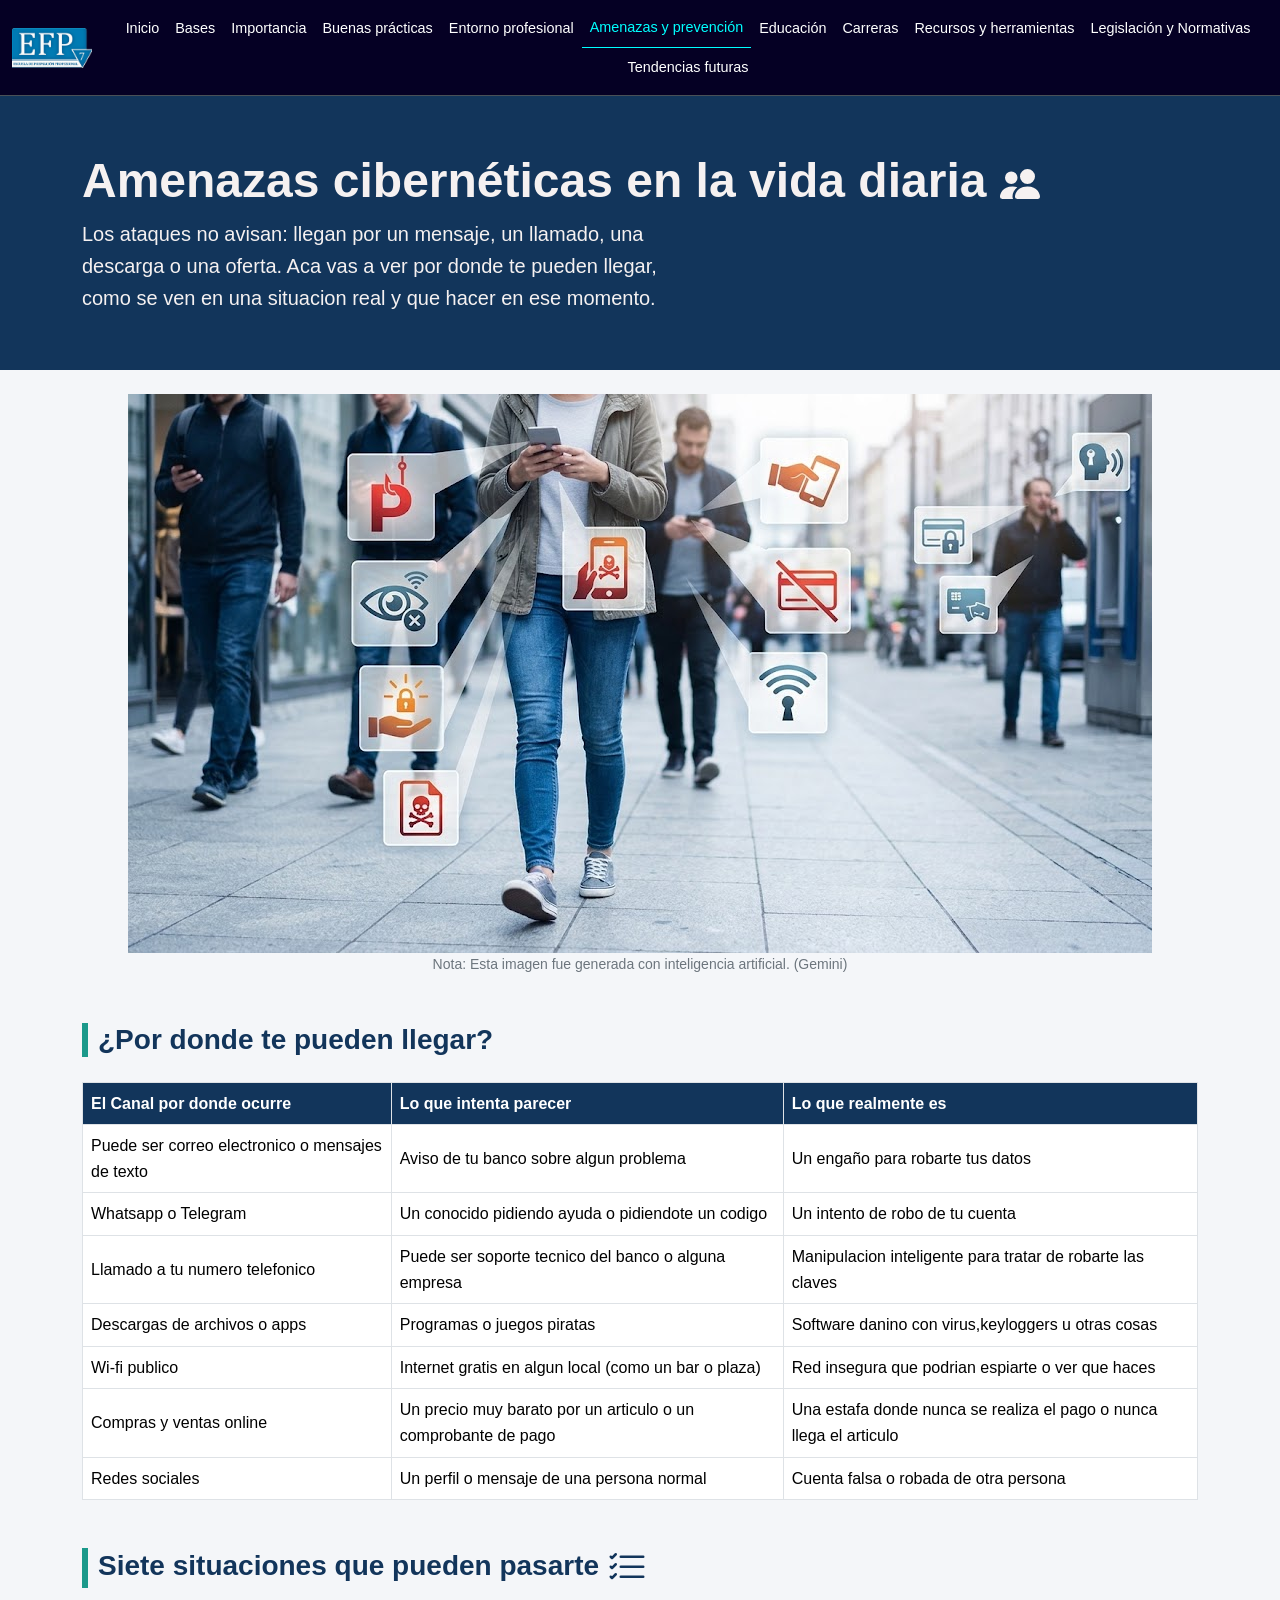
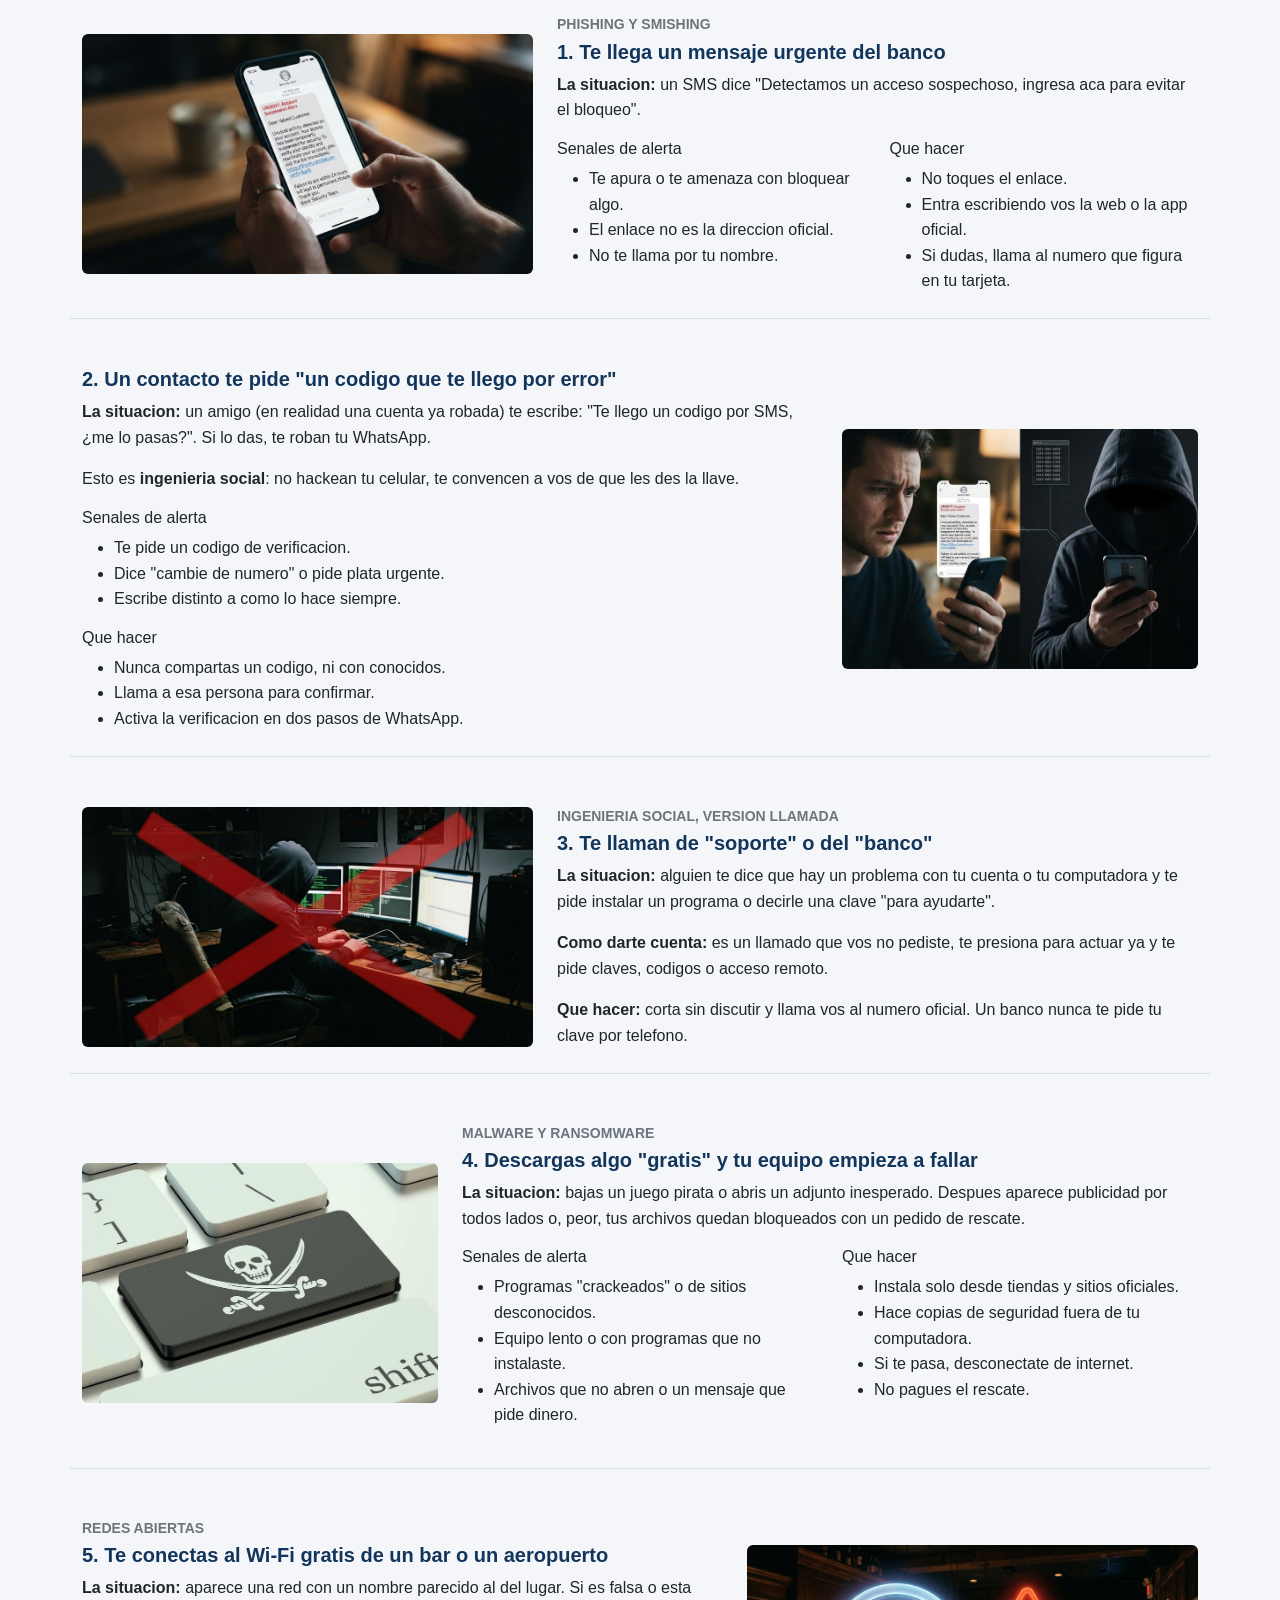
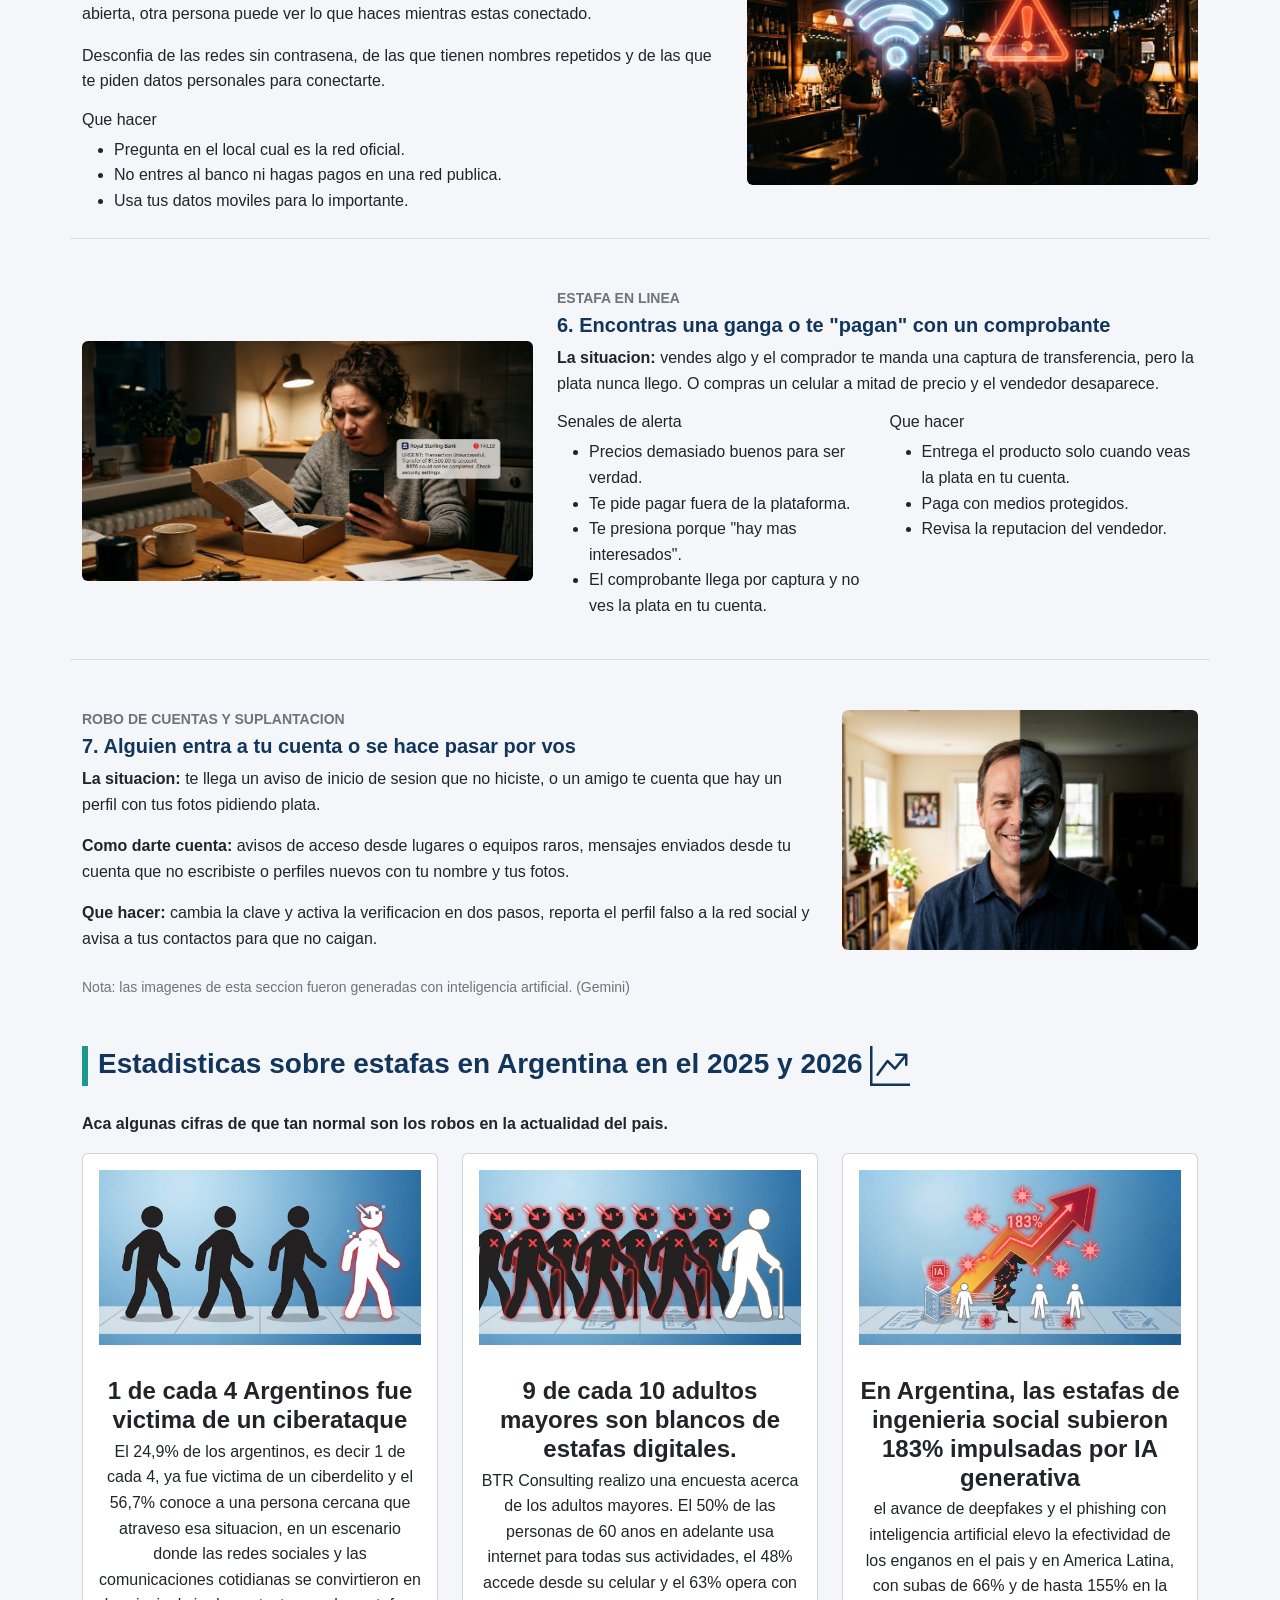
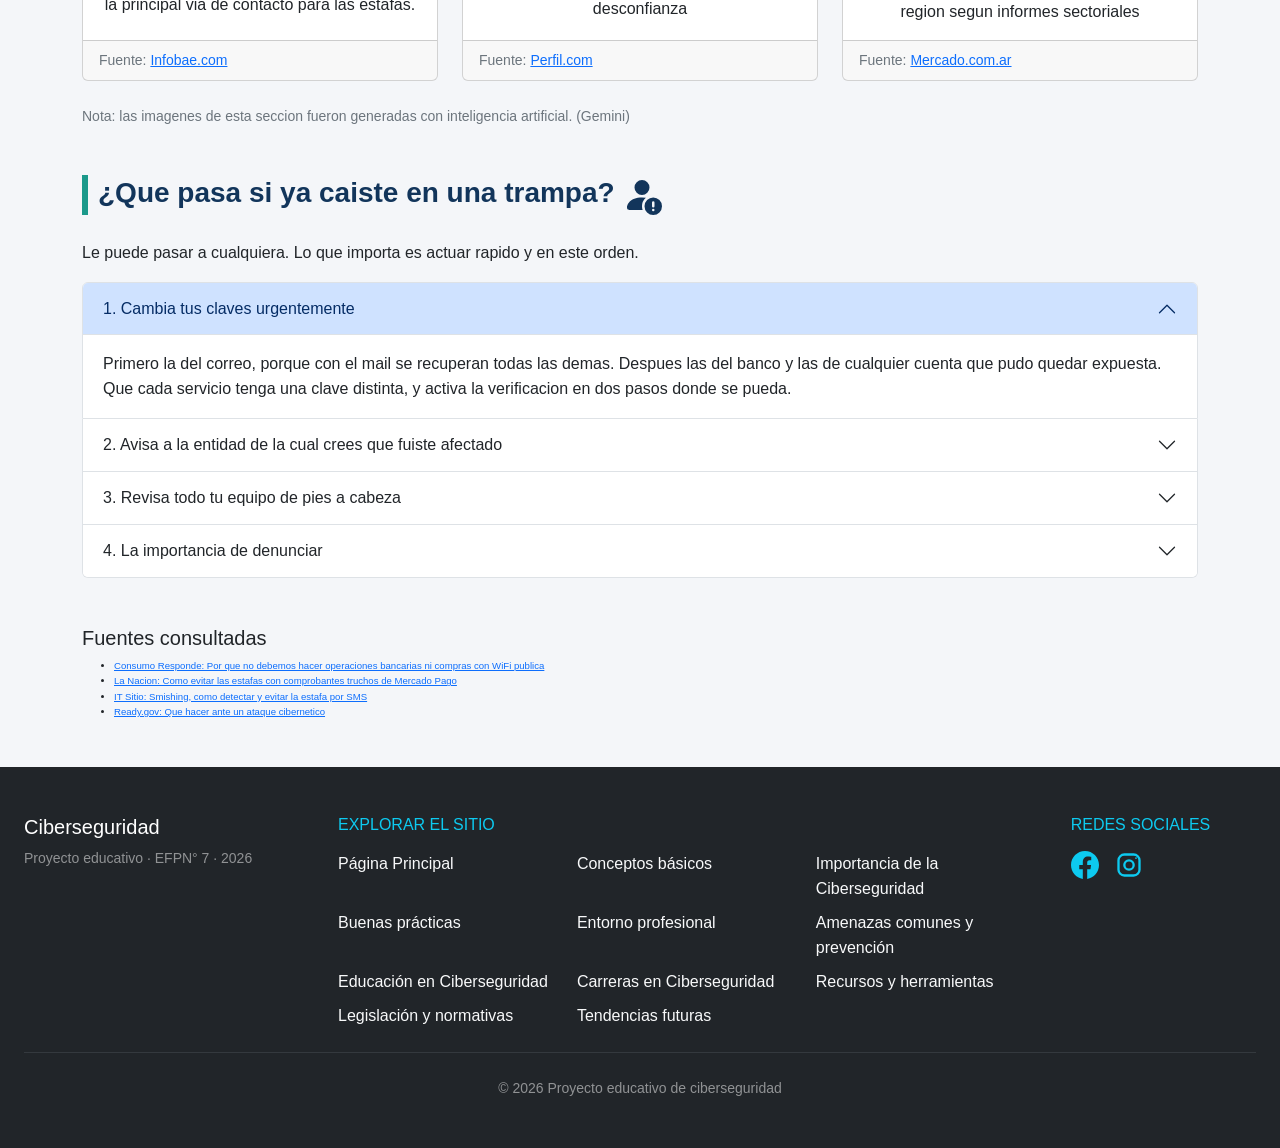
==== AmenazasDiarias/amenazas.html @ 2164b0ec "codigo con errores leves" ====
<!DOCTYPE html>
<html lang="es-AR">

  <head>
    <meta charset="UTF-8">
    <meta name="viewport" content="width=device-width, initial-scale=1">
    <title>Amenazas ciberneticas en la vida diaria / Ciberseguridad</title>
    <link
      href="https://cdn.jsdelivr.net/npm/bootstrap@5.3.3/dist/css/bootstrap.min.css"
      rel="stylesheet">
    <link rel="shortcut icon" href="../multimedia/IconoColegiosinFondo.ico"
      type="image/x-icon">
    <link rel="stylesheet" href="../style.css">
    <link rel="stylesheet" href="amenazas.css">
    <meta name="description"
      content="Trabajo Practico para exhibir en la EXPO 2026>
    <meta name="author"
      content="Desarrollador Web Jr. - Grupo Jueves y Viernes - Docente Mario R. Fernandez">
    <meta name="keywords"
      content="HTML5, CSS3, desarrollo web, efp7, resistencia, expo, educacion tecnica, grupo 2, Frontend">
    <!-- lo siguiente Indica a los rastreadores de los buscadores si deben indexar la página o seguir los enlaces. -->
    <meta name="robots" content="index, follow">
  </head>

  <body>

    <nav class="navbar navbar-expand-lg border-bottom sticky-top"
      data-bs-theme="dark" aria-label="Menu principal">
      <div class="container-fluid">
        <a class="navbar-brand" href="../index.html">
          <img src="Imagenes/EFP7.png" alt="Logo del colegio EFPN° 7" width="80"
            height="40" />
        </a>
        <button class="navbar-toggler" type="button" data-bs-toggle="collapse"
          data-bs-target="#navbarNav"
          aria-controls="navbarNav" aria-expanded="false"
          aria-label="Toggle navigation">
          <span class="navbar-toggler-icon"></span>
        </button>
        <div class="collapse navbar-collapse" id="navbarNav">
          <ul
            class="navbar-nav flex-wrap align-items-center justify-content-lg-center ">
            <li class="nav-item">
              <a class="nav-link" href="../index.html">Inicio</a>
            </li>
            <li class="nav-item">
              <a class="nav-link"
                href="../trabajo-de-conceptos-basicos/conceptosBasicos.html">Bases</a>
            </li>
            <li class="nav-item">
              <a class="nav-link"
                href="../ImportanciadeCiberseguridad/importancia.html">Importancia</a>
            </li>
            <li class="nav-item">
              <a class="nav-link"
                href="../buenas-practicas/buenasPracticas.html">Buenas
                prácticas</a>
            </li>
            <li class="nav-item">
              <a class="nav-link" href="#">Entorno profesional</a>
            </li>
            <li class="nav-item">
              <a class="nav-link active" aria-current="page" href="#">Amenazas y
                prevención</a>
            </li>
            <li class="nav-item">
              <a class="nav-link" href="#">Educación</a>
            </li>
            <li class="nav-item">
              <a class="nav-link"
                href="../CarrerasCiberseguridad/carreras.html">Carreras</a>
            </li>
            <li class="nav-item">
              <a class="nav-link"
                href="../ProyectoEscolar/herramientas.html">Recursos y
                herramientas</a>
            </li>
            <li class="nav-item">
              <a class="nav-link"
                href="../LegislacionCiberseguridad/legislacion.html">Legislación
                y Normativas</a>
            </li>
            <li class="nav-item">
              <a class="nav-link"
                href="../tendenciasFuturas/TendenciasFuturas.html">Tendencias
                futuras</a>
            </li>
          </ul>
        </div>
      </div>
    </nav>

    <main>

      <section class="portada">
        <div class="container">
          <h1 class="display-5 fw-bold">Amenazas cibernéticas en la vida diaria
            <svg xmlns="http://www.w3.org/2000/svg"
              width="40" height="40" fill="currentColor"
              class="bi bi-people-fill" viewBox="0 0 16 16">
              <path
                d="M7 14s-1 0-1-1 1-4 5-4 5 3 5 4-1 1-1 1zm4-6a3 3 0 1 0 0-6 3 3 0 0 0 0 6m-5.784 6A2.24 2.24 0 0 1 5 13c0-1.355.68-2.75 1.936-3.72A6.3 6.3 0 0 0 5 9c-4 0-5 3-5 4s1 1 1 1zM4.5 8a2.5 2.5 0 1 0 0-5 2.5 2.5 0 0 0 0 5" />
            </svg></h1>
          <p class="destacado mb-0">
            Los ataques no avisan: llegan por un mensaje, un llamado, una
            descarga o una oferta.
            Aca vas a ver por donde te pueden llegar, como se ven en una
            situacion real y que hacer en ese momento.
          </p>
        </div>
      </section>

      <img src="Imagenes/ciberseguridad.jpg"
        alt="Ilustracion sobre ciberseguridad"
        class="img-fluid d-block mx-auto mt-4">
      <p class="small text-secondary text-center">
        Nota: Esta imagen fue generada con inteligencia artificial. (Gemini)
      </p>

      <section class="container my-5">
        <h2 class="titulo h3">¿Por donde te pueden llegar?</h2>
        <div class="table-responsive">
          <table class="table table-bordered align-middle bg-white mb-0">

            <tr class="colordetabla">
              <th>El Canal por donde ocurre</th>
              <th>Lo que intenta parecer</th>
              <th>Lo que realmente es</th>
            </tr>
            <tr>
              <td>Puede ser correo electronico o mensajes de texto</td>
              <td>Aviso de tu banco sobre algun problema</td>
              <td>Un engaño para robarte tus datos</td>
            </tr>
            <tr>
              <td>Whatsapp o Telegram</td>
              <td>Un conocido pidiendo ayuda o pidiendote un codigo</td>
              <td>Un intento de robo de tu cuenta</td>
            </tr>
            <tr>
              <td>Llamado a tu numero telefonico</td>
              <td>Puede ser soporte tecnico del banco o alguna empresa</td>
              <td>Manipulacion inteligente para tratar de robarte las
                claves</td>
            </tr>
            <tr>
              <td>Descargas de archivos o apps</td>
              <td>Programas o juegos piratas</td>
              <td>Software danino con virus,keyloggers u otras cosas</td>
            </tr>
            <tr>
              <td>Wi-fi publico</td>
              <td>Internet gratis en algun local (como un bar o plaza)</td>
              <td>Red insegura que podrian espiarte o ver que haces</td>
            </tr>
            <tr>
              <td>Compras y ventas online</td>
              <td>Un precio muy barato por un articulo o un comprobante de
                pago</td>
              <td>Una estafa donde nunca se realiza el pago o nunca llega el
                articulo</td>
            </tr>
            <tr>
              <td>Redes sociales</td>
              <td>Un perfil o mensaje de una persona normal</td>
              <td>Cuenta falsa o robada de otra persona</td>
            </tr>

          </table>
        </div>
      </section>

      <section class="container my-5">
        <h2 class="titulo h3">Siete situaciones que pueden pasarte <svg
            xmlns="http://www.w3.org/2000/svg" width="40"
            height="40" fill="currentColor" class="bi bi-list-check"
            viewBox="0 0 16 16">
            <path fill-rule="evenodd"
              d="M5 11.5a.5.5 0 0 1 .5-.5h9a.5.5 0 0 1 0 1h-9a.5.5 0 0 1-.5-.5m0-4a.5.5 0 0 1 .5-.5h9a.5.5 0 0 1 0 1h-9a.5.5 0 0 1-.5-.5m0-4a.5.5 0 0 1 .5-.5h9a.5.5 0 0 1 0 1h-9a.5.5 0 0 1-.5-.5M3.854 2.146a.5.5 0 0 1 0 .708l-1.5 1.5a.5.5 0 0 1-.708 0l-.5-.5a.5.5 0 1 1 .708-.708L2 3.293l1.146-1.147a.5.5 0 0 1 .708 0m0 4a.5.5 0 0 1 0 .708l-1.5 1.5a.5.5 0 0 1-.708 0l-.5-.5a.5.5 0 1 1 .708-.708L2 7.293l1.146-1.147a.5.5 0 0 1 .708 0m0 4a.5.5 0 0 1 0 .708l-1.5 1.5a.5.5 0 0 1-.708 0l-.5-.5a.5.5 0 0 1 .708-.708l.146.147 1.146-1.147a.5.5 0 0 1 .708 0" />
          </svg></h2>

        <div class="row align-items-center g-4 tarjetita">
          <div class="col-md-5">
            <img src="Imagenes/phishing.jpg"
              alt="Mensaje falso que imita a un banco"
              class="img-fluid rounded">
          </div>
          <div class="col-md-7">
            <p
              class="text-uppercase small fw-semibold text-secondary mb-1 ">Phishing
              y smishing</p>
            <h3 class="h5 subtitulo fw-semibold">1. Te llega un mensaje urgente
              del banco</h3>
            <p><strong>La situacion:</strong> un SMS dice "Detectamos un acceso
              sospechoso, ingresa aca para evitar el
              bloqueo".</p>
            <div class="row">
              <div class="col-sm-6">
                <h4 class="h6">Senales de alerta</h4>
                <ul>
                  <li>Te apura o te amenaza con bloquear algo.</li>
                  <li>El enlace no es la direccion oficial.</li>
                  <li>No te llama por tu nombre.</li>
                </ul>
              </div>
              <div class="col-sm-6">
                <h4 class="h6">Que hacer</h4>
                <ul class="mb-0">
                  <li>No toques el enlace.</li>
                  <li>Entra escribiendo vos la web o la app oficial.</li>
                  <li>Si dudas, llama al numero que figura en tu tarjeta.</li>
                </ul>
              </div>
            </div>
          </div>
        </div>

        <div class="row align-items-center g-4 tarjetita">
          <div class="col-md-8">
            <h3 class="h5 subtitulo fw-semibold">2. Un contacto te pide
              "un codigo que te llego por error"</h3>
            <p><strong>La situacion:</strong> un amigo (en realidad una cuenta
              ya robada) te escribe: "Te llego un codigo
              por SMS, ¿me lo pasas?". Si lo das, te roban tu WhatsApp.</p>
            <p>Esto es <strong>ingenieria social</strong>: no hackean tu
              celular, te convencen a vos de que les des la
              llave.</p>
            <h4 class="h6">Senales de alerta</h4>
            <ul>
              <li>Te pide un codigo de verificacion.</li>
              <li>Dice "cambie de numero" o pide plata urgente.</li>
              <li>Escribe distinto a como lo hace siempre.</li>
            </ul>
            <h4 class="h6">Que hacer</h4>
            <ul class="mb-0">
              <li>Nunca compartas un codigo, ni con conocidos.</li>
              <li>Llama a esa persona para confirmar.</li>
              <li>Activa la verificacion en dos pasos de WhatsApp.</li>
            </ul>
          </div>
          <div class="col-md-4">
            <img src="Imagenes/ingenieriasocial.jpg"
              alt="imagen de chat de whatsApp sospechoso que pide un codigo de seis digitos"
              class="img-fluid rounded">
          </div>
        </div>

        <div class="row align-items-center g-4 tarjetita">
          <div class="col-md-5">
            <img src="Imagenes/ingenieriasocial2.jpg"
              alt="Persona recibiendo un llamado de un falso soporte tecnico"
              class="img-fluid rounded">
          </div>
          <div class="col-md-7">
            <p
              class="text-uppercase small fw-semibold text-secondary mb-1">Ingenieria
              social, version llamada</p>
            <h3 class="h5 subtitulo fw-semibold">3. Te llaman de "soporte" o del
              "banco"</h3>
            <p><strong>La situacion:</strong> alguien te dice que hay un
              problema con tu cuenta o tu computadora y te pide
              instalar un programa o decirle una clave "para ayudarte".</p>
            <p><strong>Como darte cuenta:</strong> es un llamado que vos no
              pediste, te presiona para actuar ya y te pide
              claves, codigos o acceso remoto.</p>
            <p class="mb-0"><strong>Que hacer:</strong> corta sin discutir y
              llama vos al numero oficial. Un banco nunca
              te
              pide tu clave por telefono.</p>
          </div>
        </div>

        <div class="row align-items-center g-4 tarjetita">
          <div class="col-md-4">
            <img src="Imagenes/malware.jpg"
              alt="Descarga de un programa gratis con un archivo sospechoso"
              class="img-fluid rounded">
          </div>
          <div class="col-md-8">
            <p
              class="text-uppercase small fw-semibold text-secondary mb-1">Malware
              y ransomware</p>
            <h3 class="h5 subtitulo fw-semibold">4. Descargas algo "gratis" y tu
              equipo empieza a fallar</h3>
            <p><strong>La situacion:</strong> bajas un juego pirata o abris un
              adjunto inesperado. Despues aparece
              publicidad por todos lados o, peor, tus archivos quedan bloqueados
              con un pedido de rescate.</p>
            <div class="row">
              <div class="col-sm-6">
                <h4 class="h6">Senales de alerta</h4>
                <ul>
                  <li>Programas "crackeados" o de sitios desconocidos.</li>
                  <li>Equipo lento o con programas que no instalaste.</li>
                  <li>Archivos que no abren o un mensaje que pide dinero.</li>
                </ul>
              </div>
              <div class="col-sm-6">
                <h4 class="h6">Que hacer</h4>
                <ul class="mb-0">
                  <li>Instala solo desde tiendas y sitios oficiales.</li>
                  <li>Hace copias de seguridad fuera de tu computadora.</li>
                  <li>Si te pasa, desconectate de internet.</li>
                  <li>No pagues el rescate.</li>
                </ul>
              </div>
            </div>
          </div>
        </div>

        <div class="row align-items-center g-4 tarjetita">
          <div class="col-md-7">
            <p
              class="text-uppercase small fw-semibold text-secondary mb-1">Redes
              abiertas</p>
            <h3 class="h5 subtitulo fw-semibold">5. Te conectas al Wi-Fi gratis
              de un bar o un aeropuerto</h3>
            <p><strong>La situacion:</strong> aparece una red con un nombre
              parecido al del lugar. Si es falsa o esta
              abierta, otra persona puede ver lo que haces mientras estas
              conectado.</p>
            <p>Desconfia de las redes sin contrasena, de las que tienen nombres
              repetidos y de las que te piden datos
              personales para conectarte.</p>
            <h4 class="h6">Que hacer</h4>
            <ul class="mb-0">
              <li>Pregunta en el local cual es la red oficial.</li>
              <li>No entres al banco ni hagas pagos en una red publica.</li>
              <li>Usa tus datos moviles para lo importante.</li>
            </ul>
          </div>
          <div class="col-md-5">
            <img src="Imagenes/redesabiertas.jpg"
              alt="Persona usando el celular en una red Wi-Fi publica"
              class="img-fluid rounded">
          </div>
        </div>

        <div class="row align-items-center g-4 tarjetita">
          <div class="col-md-5">
            <img src="Imagenes/estafaenlinea.jpg"
              alt="Compra en linea con una oferta sospechosa"
              class="img-fluid rounded">
          </div>
          <div class="col-md-7">
            <p
              class="text-uppercase small fw-semibold text-secondary mb-1">Estafa
              en linea</p>
            <h3 class="h5 subtitulo fw-semibold">6. Encontras una ganga o te
              "pagan" con un comprobante</h3>
            <p><strong>La situacion:</strong> vendes algo y el comprador te
              manda una captura de transferencia, pero la
              plata nunca llego. O compras un celular a mitad de precio y el
              vendedor desaparece.</p>
            <div class="row">
              <div class="col-sm-6">
                <h4 class="h6">Senales de alerta</h4>
                <ul>
                  <li>Precios demasiado buenos para ser verdad.</li>
                  <li>Te pide pagar fuera de la plataforma.</li>
                  <li>Te presiona porque "hay mas interesados".</li>
                  <li>El comprobante llega por captura y no ves la plata en tu
                    cuenta.</li>
                </ul>
              </div>
              <div class="col-sm-6">
                <h4 class="h6">Que hacer</h4>
                <ul class="mb-0">
                  <li>Entrega el producto solo cuando veas la plata en tu
                    cuenta.</li>
                  <li>Paga con medios protegidos.</li>
                  <li>Revisa la reputacion del vendedor.</li>
                </ul>
              </div>
            </div>
          </div>
        </div>

        <div class="row align-items-center g-4 tarjetita">
          <div class="col-md-8">
            <p class="text-uppercase small fw-semibold text-secondary mb-1">Robo
              de cuentas y suplantacion</p>
            <h3 class="h5 subtitulo fw-semibold">7. Alguien entra a tu cuenta o
              se hace pasar por vos</h3>
            <p><strong>La situacion:</strong> te llega un aviso de inicio de
              sesion que no hiciste, o un amigo te cuenta
              que hay un perfil con tus fotos pidiendo plata.</p>
            <p><strong>Como darte cuenta:</strong> avisos de acceso desde
              lugares o equipos raros, mensajes enviados desde
              tu cuenta que no escribiste o perfiles nuevos con tu nombre y tus
              fotos.</p>
            <p class="mb-0"><strong>Que hacer:</strong> cambia la clave y activa
              la verificacion en dos pasos, reporta el
              perfil falso a la red social y avisa a tus contactos para que no
              caigan.</p>
          </div>
          <div class="col-md-4">
            <img src="Imagenes/suplantacion.jpg"
              alt="Perfil falso que usa la foto de otra persona"
              class="img-fluid rounded">
          </div>
        </div>

        <p class="small text-secondary mt-4 mb-0">
          Nota: las imagenes de esta seccion fueron generadas con inteligencia
          artificial. (Gemini)
        </p>

      </section>

      <section class="container my-5">
        <h2 class="titulo h3">Estadisticas sobre estafas en Argentina en el 2025
          y 2026 <svg
            xmlns="http://www.w3.org/2000/svg" width="40" height="40"
            fill="currentColor" class="bi bi-graph-up-arrow"
            viewBox="0 0 16 16">
            <path fill-rule="evenodd"
              d="M0 0h1v15h15v1H0zm10 3.5a.5.5 0 0 1 .5-.5h4a.5.5 0 0 1 .5.5v4a.5.5 0 0 1-1 0V4.9l-3.613 4.417a.5.5 0 0 1-.74.037L7.06 6.767l-3.656 5.027a.5.5 0 0 1-.808-.588l4-5.5a.5.5 0 0 1 .758-.06l2.609 2.61L13.445 4H10.5a.5.5 0 0 1-.5-.5" />
          </svg></h2>
        <p><b> Aca algunas cifras de que tan normal son los robos en la
            actualidad del pais. </b></p>

        <div class="row g-4">

          <div class="col-md-4">
            <div class="card h-100">
              <img src="Imagenes/1decada4.jpg"
                alt="porcentaje de estafas en argentina"
                class="card-img-top p-3">
              <div class="card-body text-center">
                <p class="h4 fw-bold mb-1">1 de cada 4 Argentinos fue victima de
                  un ciberataque</p>
                <p class="mb-0">El 24,9% de los argentinos, es decir 1 de cada
                  4, ya fue victima de un ciberdelito y el
                  56,7% conoce a una persona cercana que atraveso esa situacion,
                  en un escenario donde las redes sociales
                  y las comunicaciones cotidianas se convirtieron en la
                  principal via de contacto para las estafas.
                </p>
              </div>
              <div class="card-footer small text-secondary">
                Fuente: <a
                  href="https://www.infobae.com/tecno/2026/09/26/1-de-cada-4-argentinos-fue-victima-de-un-ciberataque-las-redes-sociales-son-la-principal-puerta-de-entrada/"
                  target="_blank">Infobae.com</a>
              </div>
            </div>
          </div>

          <div class="col-md-4">
            <div class="card h-100">
              <img src="Imagenes/9de10adultosmayores.jpg"
                alt="9 de cada 10 adultos mayores son blancos de estafas digitales"
                class="card-img-top p-3">
              <div class="card-body text-center">
                <p class="h4 fw-bold mb-1">9 de cada 10 adultos mayores son
                  blancos de estafas digitales.</p>
                <p class="mb-0">BTR Consulting realizo una encuesta acerca de
                  los adultos mayores. El 50% de las personas
                  de 60 anos en adelante usa internet para todas sus
                  actividades, el 48% accede desde su celular y el 63%
                  opera con desconfianza</p>
              </div>
              <div class="card-footer small text-secondary">
                Fuente: <a
                  href="https://www.perfil.com/noticias/sociedad/9-de-cada-10-adultos-mayores-son-blanco-de-estafas-digitales-modof.phtml"
                  target="_blank">Perfil.com</a>
              </div>
            </div>
          </div>

          <div class="col-md-4">
            <div class="card h-100">
              <img src="Imagenes/granaumento.jpg"
                alt="Aumento de estafas de ingenieria social en Argentina"
                class="card-img-top p-3">
              <div class="card-body text-center">
                <p class="h4 fw-bold mb-1">En Argentina, las estafas de
                  ingenieria social subieron 183% impulsadas por IA
                  generativa</p>
                <p class="mb-0">el avance de deepfakes y el phishing con
                  inteligencia artificial elevo la efectividad de
                  los enganos en el pais y en America Latina, con subas de 66% y
                  de hasta 155% en la region segun informes
                  sectoriales</p>
              </div>
              <div class="card-footer small text-secondary">
                Fuente: <a
                  href="https://mercado.com.ar/tecnologia/en-argentina-las-estafas-de-ingenieria-social-subieron-183-impulsadas-por-ia-generativa"
                  target="_blank">Mercado.com.ar</a>
              </div>
            </div>
          </div>

        </div>

        <p class="small text-secondary mt-4 mb-0">
          Nota: las imagenes de esta seccion fueron generadas con inteligencia
          artificial. (Gemini)
        </p>
      </section>

      <section class="container my-5">
        <h2 class="titulo h3">¿Que pasa si ya caiste en una trampa? <svg
            xmlns="http://www.w3.org/2000/svg" width="40"
            height="40" fill="currentColor"
            class="bi bi-person-fill-exclamation" viewBox="0 0 16 16">
            <path
              d="M11 5a3 3 0 1 1-6 0 3 3 0 0 1 6 0m-9 8c0 1 1 1 1 1h5.256A4.5 4.5 0 0 1 8 12.5a4.5 4.5 0 0 1 1.544-3.393Q8.844 9.002 8 9c-5 0-6 3-6 4" />
            <path
              d="M16 12.5a3.5 3.5 0 1 1-7 0 3.5 3.5 0 0 1 7 0m-3.5-2a.5.5 0 0 0-.5.5v1.5a.5.5 0 0 0 1 0V11a.5.5 0 0 0-.5-.5m0 4a.5.5 0 1 0 0-1 .5.5 0 0 0 0 1" />
          </svg></h2>
        <p>Le puede pasar a cualquiera. Lo que importa es actuar rapido y en
          este orden.</p>
        <div class="accordion" id="siCai">
          <div class="accordion-item">
            <h3 class="accordion-header">
              <button class="accordion-button" type="button"
                data-bs-toggle="collapse" data-bs-target="#paso1"
                aria-expanded="true" aria-controls="paso1">
                1. Cambia tus claves urgentemente
              </button>
            </h3>
            <div id="paso1" class="accordion-collapse collapse show"
              data-bs-parent="#siCai">
              <div class="accordion-body">
                Primero la del correo, porque con el mail se recuperan todas las
                demas. Despues las del banco y las de
                cualquier cuenta que pudo quedar expuesta. Que cada servicio
                tenga una clave distinta, y activa la
                verificacion en dos pasos donde se pueda.
              </div>
            </div>
          </div>
          <div class="accordion-item">
            <h3 class="accordion-header">
              <button class="accordion-button collapsed" type="button"
                data-bs-toggle="collapse" data-bs-target="#paso2"
                aria-expanded="false" aria-controls="paso2">
                2. Avisa a la entidad de la cual crees que fuiste afectado
              </button>
            </h3>
            <div id="paso2" class="accordion-collapse collapse"
              data-bs-parent="#siCai">
              <div class="accordion-body">
                Llama al banco o al servicio afectado cuanto antes para que
                bloqueen o protejan tu cuenta. Si tocaron tu
                perfil, avisales a tus contactos: asi no caen con mensajes que
                parecen tuyos.
              </div>
            </div>
          </div>
          <div class="accordion-item">
            <h3 class="accordion-header">
              <button class="accordion-button collapsed" type="button"
                data-bs-toggle="collapse" data-bs-target="#paso3"
                aria-expanded="false" aria-controls="paso3">
                3. Revisa todo tu equipo de pies a cabeza
              </button>
            </h3>
            <div id="paso3" class="accordion-collapse collapse"
              data-bs-parent="#siCai">
              <div class="accordion-body">
                Pasa un antivirus actualizado y fijate si hay programas que no
                recordas haber instalado. Borra lo
                sospechoso y actualiza el sistema. Hasta que lo revises, no uses
                esa compu o ese celu para entrar a
                cuentas importantes.
              </div>
            </div>
          </div>
          <div class="accordion-item">
            <h3 class="accordion-header">
              <button class="accordion-button collapsed" type="button"
                data-bs-toggle="collapse" data-bs-target="#paso4"
                aria-expanded="false" aria-controls="paso4">
                4. La importancia de denunciar
              </button>
            </h3>
            <div id="paso4" class="accordion-collapse collapse"
              data-bs-parent="#siCai">
              <div class="accordion-body">
                Guarda capturas de pantalla, mensajes, correos y comprobantes, y
                no borres nada. Con eso hace la denuncia
                ante las autoridades y segui lo que te indique el banco o la
                plataforma.
              </div>
            </div>
          </div>
        </div>
      </section>

      <div class="container my-5">
        <h2 class="h5">Fuentes consultadas</h2>
        <ul class="mb-0 fuentes">
          <li>
            <a
              href="https://www.consumoresponde.es/actualidad/noticias/por-que-no-debemos-realizar-operaciones-bancarias-compras-por-internet-conectados-wifi-publicas"
              target="_blank">Consumo Responde: Por que no debemos hacer
              operaciones bancarias ni compras con WiFi
              publica</a>
          </li>
          <li>
            <a
              href="https://www.lanacion.com.ar/tecnologia/como-evitar-las-estafas-con-comprobantes-truchos-de-mercado-pago-nid25012024/"
              target="_blank">La Nacion: Como evitar las estafas con
              comprobantes truchos de Mercado Pago</a>
          </li>
          <li>
            <a
              href="https://www.itsitio.com/ar/seguridad/smishing-detectar-evitar-estafa-sms/"
              target="_blank">IT Sitio:
              Smishing, como detectar y evitar la estafa por SMS</a>
          </li>
          <li>
            <a href="https://www.ready.gov/es/ataque-cibernetico"
              target="_blank">Ready.gov: Que hacer ante un ataque
              cibernetico</a>
          </li>
        </ul>
      </div>
    </main>

    <footer class="bg-dark text-white-50 py-5">
      <div class="container-fluid px-4">
        <div class="row g-4">
          <div class="col-12 col-lg-3">
            <h2 class="h5 text-white">Ciberseguridad</h2>
            <p class="small mb-0">Proyecto educativo · EFPN° 7 · 2026</p>
          </div>
          <nav class="col-12 col-lg-7" aria-label="Páginas del sitio">
            <h2 class="h6 text-uppercase text-info mb-3">Explorar el sitio</h2>
            <ul
              class="list-unstyled row row-cols-1 row-cols-sm-2 row-cols-xl-3 g-2 mb-0">
              <li class="col"><a
                  class="link-light link-underline-opacity-0 link-underline-opacity-100-hover"
                  href="../index.html">Página Principal</a></li>
              <li class="col"><a
                  class="link-light link-underline-opacity-0 link-underline-opacity-100-hover"
                  href="../trabajo-de-conceptos-basicos/conceptosBasicos.html">Conceptos
                  básicos</a></li>
              <li class="col"><a
                  class="link-light link-underline-opacity-0 link-underline-opacity-100-hover"
                  href="../ImportanciadeCiberseguridad/importancia.html">Importancia
                  de la Ciberseguridad</a></li>
              <li class="col"><a
                  class="link-light link-underline-opacity-0 link-underline-opacity-100-hover"
                  href="../buenas-practicas/buenasPracticas.html">Buenas
                  prácticas</a></li>
              <li class="col"><a
                  class="link-light link-underline-opacity-0 link-underline-opacity-100-hover"
                  href="#">Entorno profesional</a></li>
              <li class="col"><a
                  class="link-light link-underline-opacity-0 link-underline-opacity-100-hover"
                  href="amenazas.html" aria-current="page">Amenazas comunes y
                  prevención</a></li>
              <li class="col"><a
                  class="link-light link-underline-opacity-0 link-underline-opacity-100-hover"
                  href="#">Educación en Ciberseguridad</a></li>
              <li class="col"><a
                  class="link-light link-underline-opacity-0 link-underline-opacity-100-hover"
                  href="../CarrerasCiberseguridad/carreras.html">Carreras en
                  Ciberseguridad</a></li>
              <li class="col"><a
                  class="link-light link-underline-opacity-0 link-underline-opacity-100-hover"
                  href="../ProyectoEscolar/herramientas.html">Recursos y
                  herramientas</a></li>
              <li class="col"><a
                  class="link-light link-underline-opacity-0 link-underline-opacity-100-hover"
                  href="../LegislacionCiberseguridad/legislacion.html">Legislación
                  y normativas</a></li>
              <li class="col"><a
                  class="link-light link-underline-opacity-0 link-underline-opacity-100-hover"
                  href="../tendenciasFuturas/TendenciasFuturas.html">Tendencias
                  futuras</a></li>
            </ul>
          </nav>
          <div class="col-12 col-lg-2">
            <h2 class="h6 text-uppercase text-info mb-3">Redes sociales</h2>
            <div class="d-flex gap-3">
              <a class="link-info"
                href="https://www.facebook.com/escfp7/?locale=es_LA"
                target="_blank"
                rel="noopener noreferrer" aria-label="Facebook"
                title="Facebook">
                <svg xmlns="http://www.w3.org/2000/svg" width="28" height="28"
                  fill="currentColor" viewBox="0 0 24 24"
                  aria-hidden="true">
                  <path
                    d="M24 12.073C24 5.405 18.627 0 12 0S0 5.405 0 12.073c0 6.019 4.388 11.018 10.125 11.927v-8.437H7.078v-3.49h3.047V9.41c0-3.025 1.792-4.697 4.533-4.697 1.312 0 2.686.236 2.686.236v2.953h-1.513c-1.49 0-1.956.93-1.956 1.885v2.26h3.328l-.532 3.49h-2.796V24C19.612 23.091 24 18.092 24 12.073Z" />
                </svg>
              </a>
              <a class="link-info"
                href="https://www.instagram.com/efp7ok/?hl=es" target="_blank"
                rel="noopener noreferrer" aria-label="Instagram"
                title="Instagram">
                <svg xmlns="http://www.w3.org/2000/svg" width="28" height="28"
                  fill="none" stroke="currentColor"
                  stroke-width="2" viewBox="0 0 24 24" aria-hidden="true">
                  <rect x="3" y="3" width="18" height="18" rx="5" />
                  <circle cx="12" cy="12" r="4" />
                  <circle cx="18" cy="6" r=".75" fill="currentColor"
                    stroke="none" />
                </svg>
              </a>
            </div>
          </div>
        </div>
        <hr class="border-secondary my-4" />
        <p class="small text-center mb-0">© 2026 Proyecto educativo de
          ciberseguridad</p>
      </div>
    </footer>

    <script
      src="https://cdn.jsdelivr.net/npm/bootstrap@5.3.3/dist/js/bootstrap.bundle.min.js"></script>
  </body>

</html>
---- style.css ----
@import url('https://fonts.googleapis.com/css2?family=Rubik:ital,wght@0,300..900;1,300..900&display=swap');

.fuente-texto{
    font-family: "Rubik", sans-serif !important;
    font-optical-sizing: auto;
    height: auto;
}

.navbar{
    background-color: #050024;
    font-size: .9rem !important;
}

.nav-link{
    color: #fff !important;
}

.nav-item:hover .nav-link{
    color:aqua !important;
    border-bottom:1px solid aqua !important;
}

.nav-link.active {
    display: inline-block !important;
    color: aqua !important;
    border-bottom: 1px solid aqua;
}

.cabezaPag{
    background: url(multimedia/bannerHeader.jpeg) no-repeat center;
    background-size: cover;
    text-wrap: balance;
}

.gradienteT{
    background-image: linear-gradient(to right, rgb(66, 69, 240), rgb(53, 223, 152));
    -webkit-background-clip: text;
    background-clip: text;
    color: transparent;
}

.fondoNeon{
    background-color: #050024;
    text-wrap: balance;
}

.fuentes{
    font-size: .6rem;
}
---- AmenazasDiarias/amenazas.css ----
body {
  font-family: "Segoe UI", Roboto, Arial, sans-serif;
  background-color: #f4f6f9;
  line-height: 1.6;
}

.colordetabla th {
  background-color: #12355b;
  color: white;
}

.fuentes {
  font-size: .6rem;
}

.destacado {
  font-size: 20px;
}

.portada {
  background-color: #12355b;
  color: #f5f1f1;
  padding: 56px;
}
.portada .destacado {
  max-width: 600px;
}

.tarjetita img {
  width: 100%;
  height: 240px;
  object-fit: cover;
}
.tarjetita + .tarjetita {
  border-top: 1px solid #d9dee5;
  padding-top: 24px;
  margin-top: 24px;
}


.titulo {
  color: #12355b;
  font-weight: 700;
  border-left: 6px solid #1b998b;
  padding-left: 10px;
  margin-bottom: 25px;
}

.subtitulo {
  color: #12355b;
}


a:focus-visible,
button:focus-visible {
  outline: 3px solid #1b998b;
  outline-offset: 2px;
}
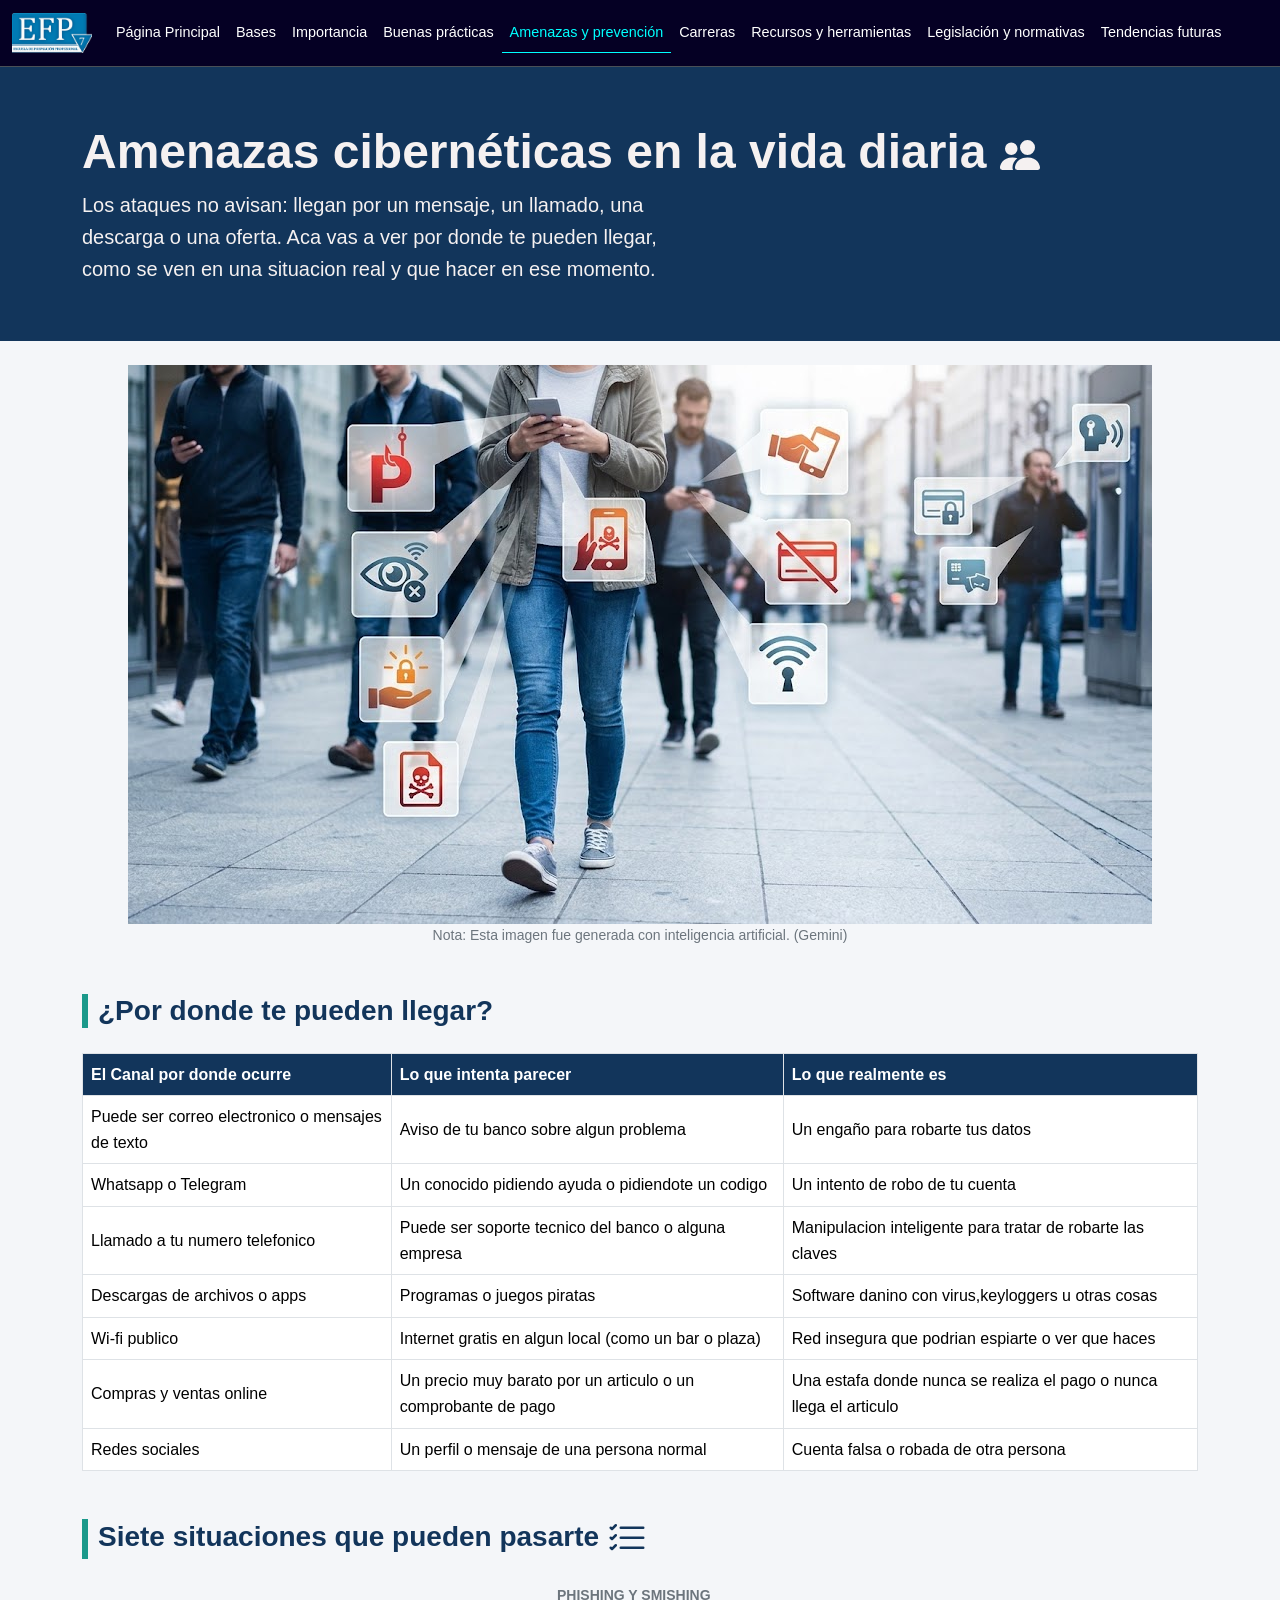
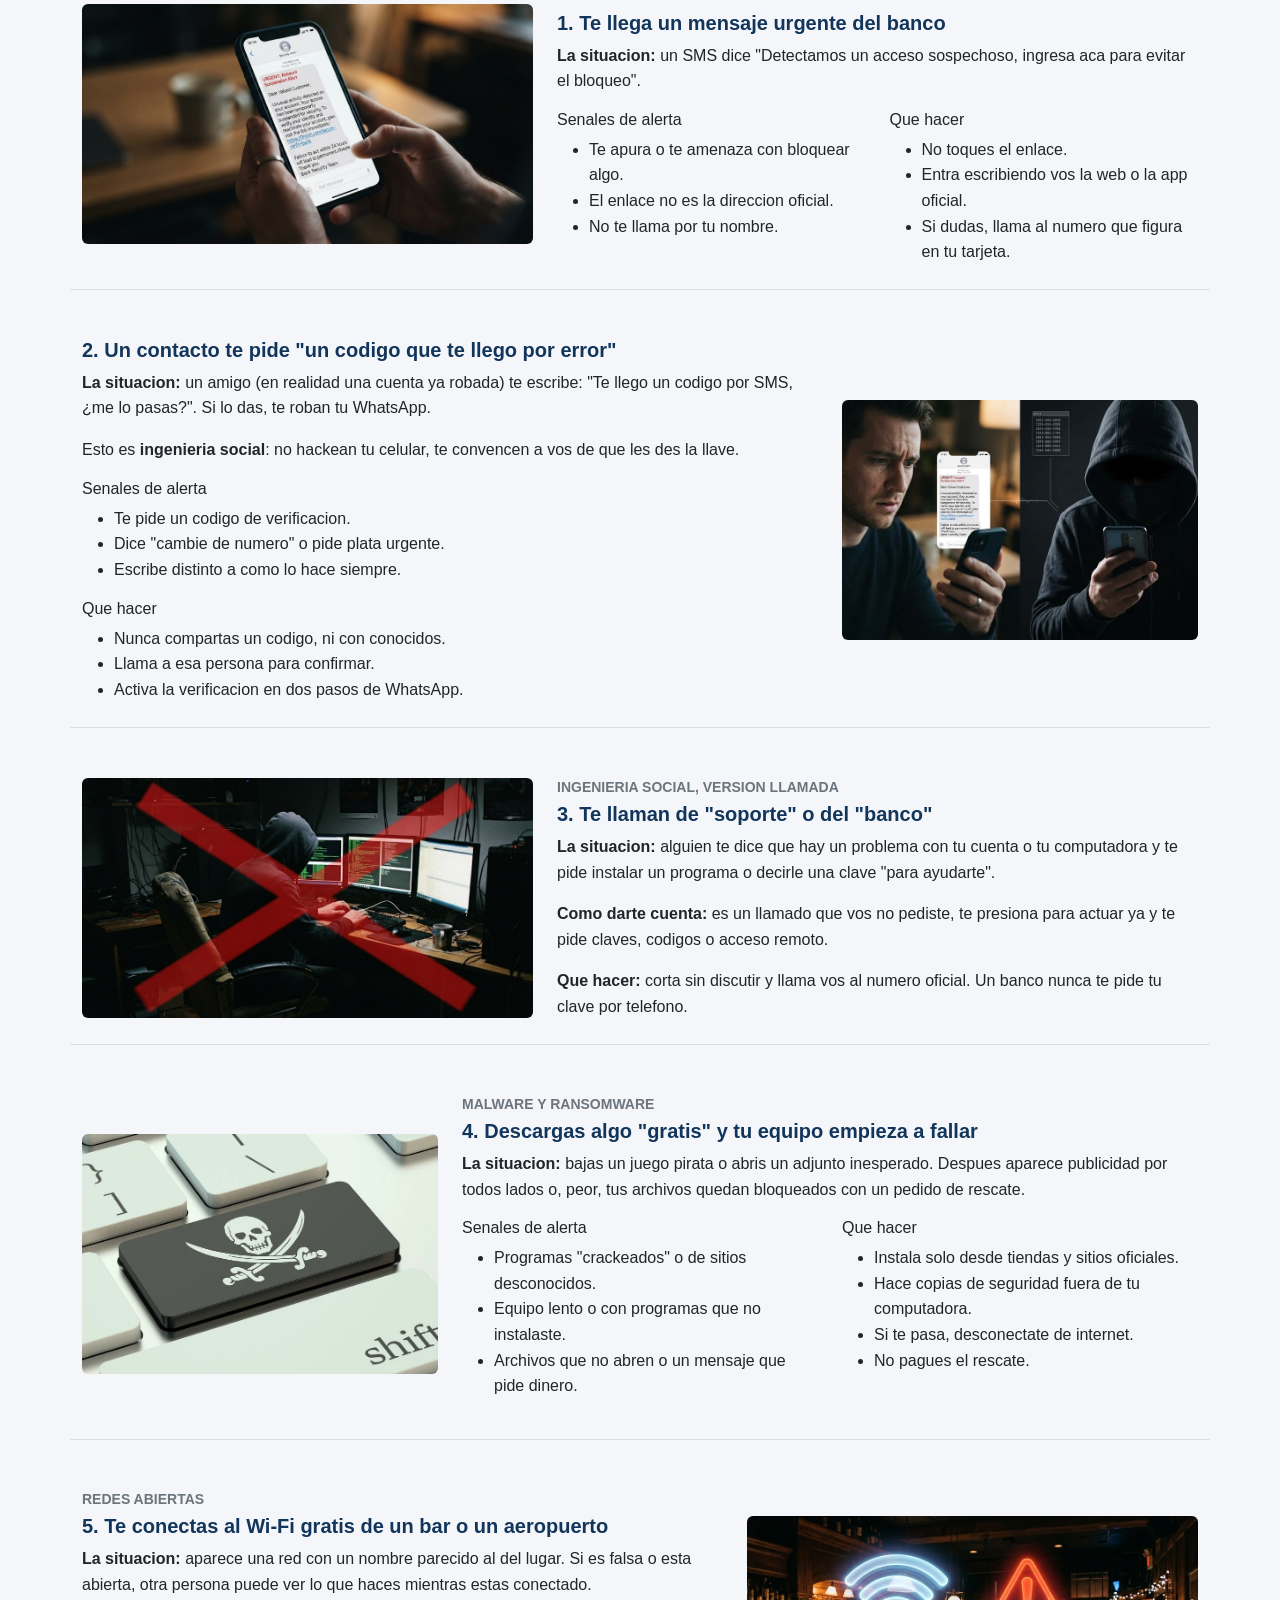
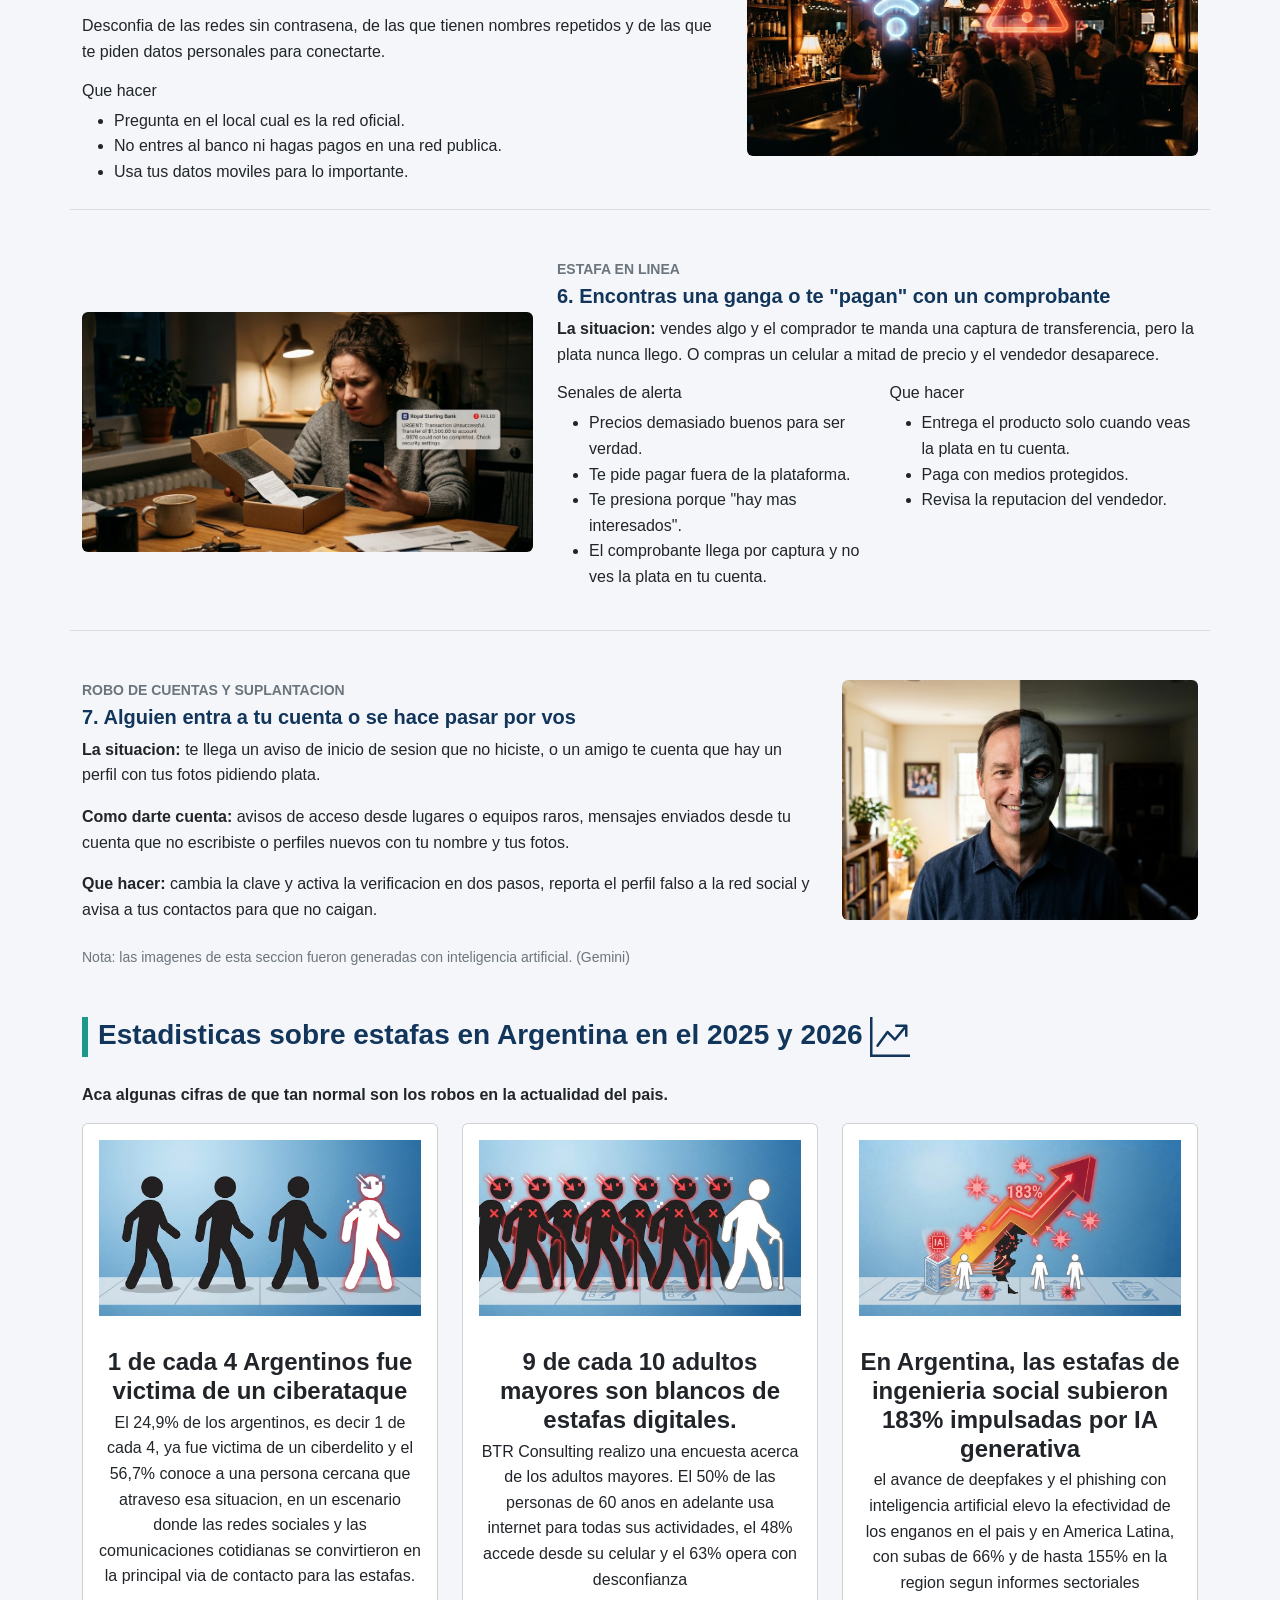
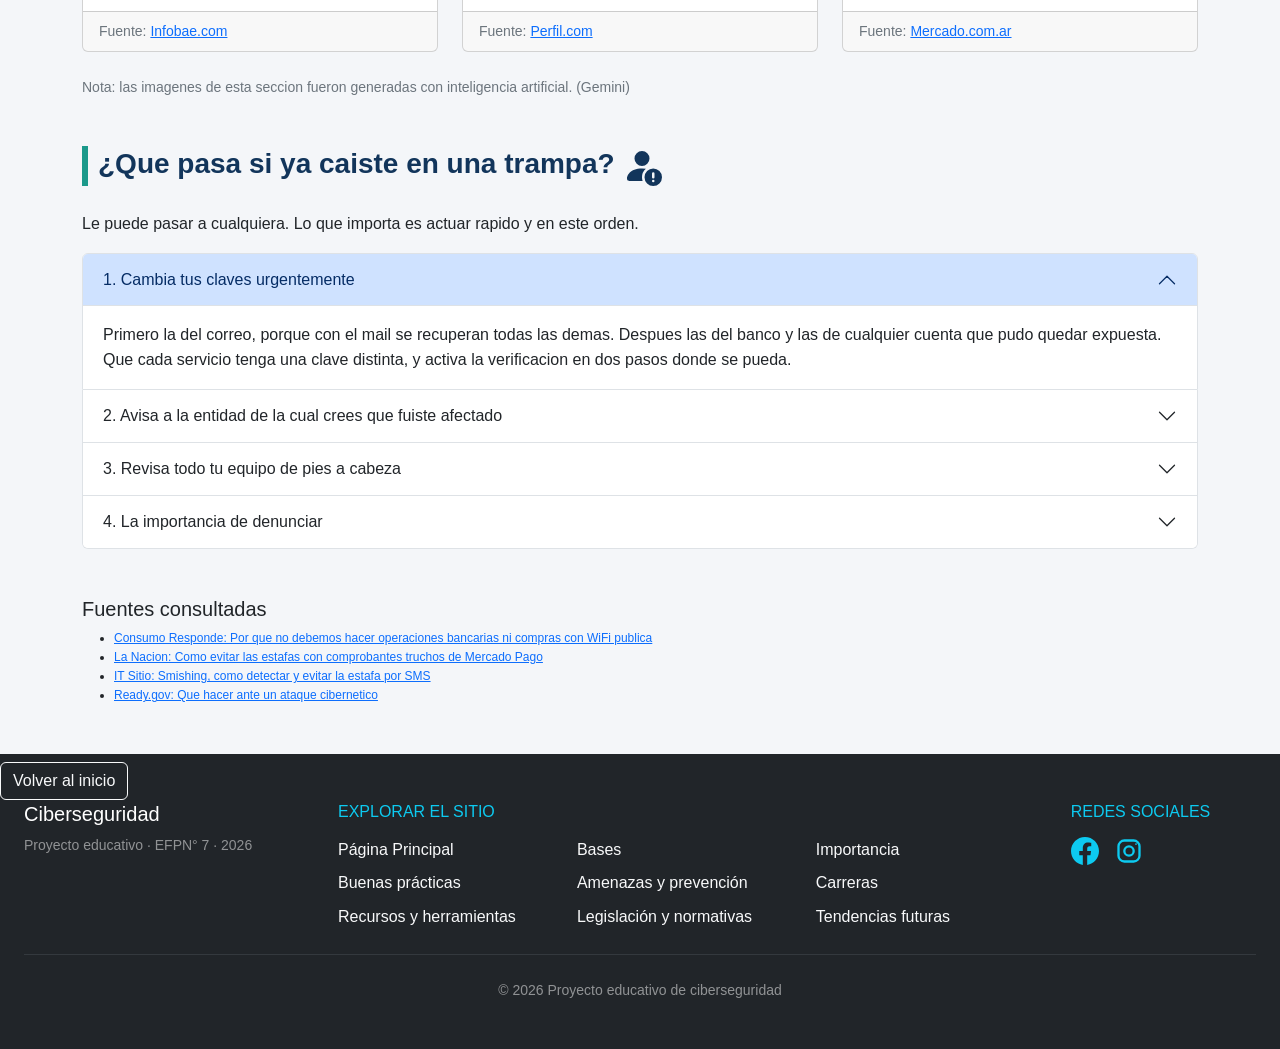
==== commit c7f4f9f2: "actualizado segun ultimo envio" ====
--- a/AmenazasDiarias/amenazas.html
+++ b/AmenazasDiarias/amenazas.html
@@ -1,718 +1,540 @@
 <!DOCTYPE html>
 <html lang="es-AR">
 
-  <head>
-    <meta charset="UTF-8">
-    <meta name="viewport" content="width=device-width, initial-scale=1">
-    <title>Amenazas ciberneticas en la vida diaria / Ciberseguridad</title>
-    <link
-      href="https://cdn.jsdelivr.net/npm/bootstrap@5.3.3/dist/css/bootstrap.min.css"
-      rel="stylesheet">
-    <link rel="shortcut icon" href="../multimedia/IconoColegiosinFondo.ico"
-      type="image/x-icon">
-    <link rel="stylesheet" href="../style.css">
-    <link rel="stylesheet" href="amenazas.css">
-    <meta name="description"
-      content="Trabajo Practico para exhibir en la EXPO 2026>
-    <meta name="author"
-      content="Desarrollador Web Jr. - Grupo Jueves y Viernes - Docente Mario R. Fernandez">
-    <meta name="keywords"
-      content="HTML5, CSS3, desarrollo web, efp7, resistencia, expo, educacion tecnica, grupo 2, Frontend">
-    <!-- lo siguiente Indica a los rastreadores de los buscadores si deben indexar la página o seguir los enlaces. -->
-    <meta name="robots" content="index, follow">
-  </head>
-
-  <body>
-
-    <nav class="navbar navbar-expand-lg border-bottom sticky-top"
-      data-bs-theme="dark" aria-label="Menu principal">
-      <div class="container-fluid">
-        <a class="navbar-brand" href="../index.html">
-          <img src="Imagenes/EFP7.png" alt="Logo del colegio EFPN° 7" width="80"
-            height="40" />
-        </a>
-        <button class="navbar-toggler" type="button" data-bs-toggle="collapse"
-          data-bs-target="#navbarNav"
-          aria-controls="navbarNav" aria-expanded="false"
-          aria-label="Toggle navigation">
-          <span class="navbar-toggler-icon"></span>
-        </button>
-        <div class="collapse navbar-collapse" id="navbarNav">
-          <ul
-            class="navbar-nav flex-wrap align-items-center justify-content-lg-center ">
-            <li class="nav-item">
-              <a class="nav-link" href="../index.html">Inicio</a>
-            </li>
-            <li class="nav-item">
-              <a class="nav-link"
-                href="../trabajo-de-conceptos-basicos/conceptosBasicos.html">Bases</a>
-            </li>
-            <li class="nav-item">
-              <a class="nav-link"
-                href="../ImportanciadeCiberseguridad/importancia.html">Importancia</a>
-            </li>
-            <li class="nav-item">
-              <a class="nav-link"
-                href="../buenas-practicas/buenasPracticas.html">Buenas
-                prácticas</a>
-            </li>
-            <li class="nav-item">
-              <a class="nav-link" href="#">Entorno profesional</a>
-            </li>
-            <li class="nav-item">
-              <a class="nav-link active" aria-current="page" href="#">Amenazas y
-                prevención</a>
-            </li>
-            <li class="nav-item">
-              <a class="nav-link" href="#">Educación</a>
-            </li>
-            <li class="nav-item">
-              <a class="nav-link"
-                href="../CarrerasCiberseguridad/carreras.html">Carreras</a>
-            </li>
-            <li class="nav-item">
-              <a class="nav-link"
-                href="../ProyectoEscolar/herramientas.html">Recursos y
-                herramientas</a>
-            </li>
-            <li class="nav-item">
-              <a class="nav-link"
-                href="../LegislacionCiberseguridad/legislacion.html">Legislación
-                y Normativas</a>
-            </li>
-            <li class="nav-item">
-              <a class="nav-link"
-                href="../tendenciasFuturas/TendenciasFuturas.html">Tendencias
-                futuras</a>
-            </li>
+<head>
+  <meta charset="UTF-8">
+  <meta name="viewport" content="width=device-width, initial-scale=1">
+  <title>Amenazas ciberneticas en la vida diaria / Ciberseguridad</title>
+  <link href="https://cdn.jsdelivr.net/npm/bootstrap@5.3.3/dist/css/bootstrap.min.css" rel="stylesheet">
+  <link rel="shortcut icon" href="../multimedia/IconoColegiosinFondo.ico" type="image/x-icon">
+  <link rel="stylesheet" href="../style.css">
+  <link rel="stylesheet" href="amenazas.css">
+</head>
+
+<body id="inicio">
+
+
+  <nav class="navbar navbar-expand-lg border-bottom sticky-top" data-bs-theme="dark" aria-label="Menu principal">
+    <div class="container-fluid">
+      <a class="navbar-brand" href="../index.html">
+        <img src="Imagenes/EFP7.png" alt="Logo del colegio EFPN° 7" width="80" height="40" />
+      </a>
+      <button class="navbar-toggler" type="button" data-bs-toggle="collapse" data-bs-target="#navbarNav"
+        aria-controls="navbarNav" aria-expanded="false" aria-label="Toggle navigation">
+        <span class="navbar-toggler-icon"></span>
+      </button>
+      <div class="collapse navbar-collapse" id="navbarNav">
+        <ul class="navbar-nav flex-wrap align-items-center justify-content-lg-center">
+          <li class="nav-item"><a class="nav-link" href="../index.html">Página Principal</a></li>
+          <li class="nav-item"><a class="nav-link" href="../ConceptosBasicos/PaginadeConceptosBasicos.html">Bases</a></li>
+          <li class="nav-item"><a class="nav-link" href="../ImportanciadeCiberseguridad/importancia.html">Importancia</a></li>
+          <li class="nav-item"><a class="nav-link" href="../BuenasPracticas/PaginadeBuenasPracticas.html">Buenas prácticas</a></li>
+          <li class="nav-item"><a class="nav-link active" aria-current="page" href="../AmenazasDiarias/amenazas.html">Amenazas y prevención</a></li>
+          <li class="nav-item"><a class="nav-link" href="../CarrerasCiberseguridad/carreras.html">Carreras</a></li>
+          <li class="nav-item"><a class="nav-link" href="../ProyectoEscolar/herramientas.html">Recursos y herramientas</a></li>
+          <li class="nav-item"><a class="nav-link" href="../LegislacionCiberseguridad/legislacion.html">Legislación y normativas</a></li>
+                  <li class="nav-item"><a class="nav-link" href="../tendenciasFuturas/TendenciasFuturas.html">Tendencias futuras</a></li>
+        </ul>
+      </div>
+    </div>
+  </nav>
+
+
+  <main>
+
+    <section class="portada">
+      <div class="container">
+        <h1 class="display-5 fw-bold">Amenazas cibernéticas en la vida diaria <svg xmlns="http://www.w3.org/2000/svg"
+            width="40" height="40" fill="currentColor" class="bi bi-people-fill" viewBox="0 0 16 16">
+            <path
+              d="M7 14s-1 0-1-1 1-4 5-4 5 3 5 4-1 1-1 1zm4-6a3 3 0 1 0 0-6 3 3 0 0 0 0 6m-5.784 6A2.24 2.24 0 0 1 5 13c0-1.355.68-2.75 1.936-3.72A6.3 6.3 0 0 0 5 9c-4 0-5 3-5 4s1 1 1 1zM4.5 8a2.5 2.5 0 1 0 0-5 2.5 2.5 0 0 0 0 5" />
+          </svg></h1>
+        <p class="destacado mb-0">
+          Los ataques no avisan: llegan por un mensaje, un llamado, una descarga o una oferta.
+          Aca vas a ver por donde te pueden llegar, como se ven en una situacion real y que hacer en ese momento.
+        </p>
+      </div>
+    </section>
+
+    <img src="Imagenes/ciberseguridad.jpg" alt="Ilustracion sobre ciberseguridad"
+      class="img-fluid d-block mx-auto mt-4">
+    <p class="small text-secondary text-center">
+      Nota: Esta imagen fue generada con inteligencia artificial. (Gemini)
+    </p>
+
+
+    <section class="container my-5">
+      <h2 class="titulo h3">¿Por donde te pueden llegar?</h2>
+      <div class="table-responsive">
+        <table class="table table-bordered align-middle bg-white mb-0">
+
+          <tr class="colordetabla">
+            <th>El Canal por donde ocurre</th>
+            <th>Lo que intenta parecer</th>
+            <th>Lo que realmente es</th>
+          </tr>
+          <tr>
+            <td>Puede ser correo electronico o mensajes de texto</td>
+            <td>Aviso de tu banco sobre algun problema</td>
+            <td>Un engaño para robarte tus datos</td>
+          </tr>
+          <tr>
+            <td>Whatsapp o Telegram</td>
+            <td>Un conocido pidiendo ayuda o pidiendote un codigo</td>
+            <td>Un intento de robo de tu cuenta</td>
+          </tr>
+          <tr>
+            <td>Llamado a tu numero telefonico</td>
+            <td>Puede ser soporte tecnico del banco o alguna empresa</td>
+            <td>Manipulacion inteligente para tratar de robarte las claves</td>
+          </tr>
+          <tr>
+            <td>Descargas de archivos o apps</td>
+            <td>Programas o juegos piratas</td>
+            <td>Software danino con virus,keyloggers u otras cosas</td>
+          </tr>
+          <tr>
+            <td>Wi-fi publico</td>
+            <td>Internet gratis en algun local (como un bar o plaza)</td>
+            <td>Red insegura que podrian espiarte o ver que haces</td>
+          </tr>
+          <tr>
+            <td>Compras y ventas online</td>
+            <td>Un precio muy barato por un articulo o un comprobante de pago</td>
+            <td>Una estafa donde nunca se realiza el pago o nunca llega el articulo</td>
+          </tr>
+          <tr>
+            <td>Redes sociales</td>
+            <td>Un perfil o mensaje de una persona normal</td>
+            <td>Cuenta falsa o robada de otra persona</td>
+          </tr>
+
+        </table>
+      </div>
+    </section>
+
+
+    <section class="container my-5">
+      <h2 class="titulo h3">Siete situaciones que pueden pasarte <svg xmlns="http://www.w3.org/2000/svg" width="40"
+          height="40" fill="currentColor" class="bi bi-list-check" viewBox="0 0 16 16">
+          <path fill-rule="evenodd"
+            d="M5 11.5a.5.5 0 0 1 .5-.5h9a.5.5 0 0 1 0 1h-9a.5.5 0 0 1-.5-.5m0-4a.5.5 0 0 1 .5-.5h9a.5.5 0 0 1 0 1h-9a.5.5 0 0 1-.5-.5m0-4a.5.5 0 0 1 .5-.5h9a.5.5 0 0 1 0 1h-9a.5.5 0 0 1-.5-.5M3.854 2.146a.5.5 0 0 1 0 .708l-1.5 1.5a.5.5 0 0 1-.708 0l-.5-.5a.5.5 0 1 1 .708-.708L2 3.293l1.146-1.147a.5.5 0 0 1 .708 0m0 4a.5.5 0 0 1 0 .708l-1.5 1.5a.5.5 0 0 1-.708 0l-.5-.5a.5.5 0 1 1 .708-.708L2 7.293l1.146-1.147a.5.5 0 0 1 .708 0m0 4a.5.5 0 0 1 0 .708l-1.5 1.5a.5.5 0 0 1-.708 0l-.5-.5a.5.5 0 0 1 .708-.708l.146.147 1.146-1.147a.5.5 0 0 1 .708 0" />
+        </svg></h2>
+
+
+      <div class="row align-items-center g-4 tarjetita">
+        <div class="col-md-5">
+          <img src="Imagenes/phishing.jpg" alt="Mensaje falso que imita a un banco" class="img-fluid rounded">
+        </div>
+        <div class="col-md-7">
+          <p class="text-uppercase small fw-semibold text-secondary mb-1 ">Phishing y smishing</p>
+          <h3 class="h5 subtitulo fw-semibold">1. Te llega un mensaje urgente del banco</h3>
+          <p><strong>La situacion:</strong> un SMS dice "Detectamos un acceso sospechoso, ingresa aca para evitar el
+            bloqueo".</p>
+          <div class="row">
+            <div class="col-sm-6">
+              <h4 class="h6">Senales de alerta</h4>
+              <ul>
+                <li>Te apura o te amenaza con bloquear algo.</li>
+                <li>El enlace no es la direccion oficial.</li>
+                <li>No te llama por tu nombre.</li>
+              </ul>
+            </div>
+            <div class="col-sm-6">
+              <h4 class="h6">Que hacer</h4>
+              <ul class="mb-0">
+                <li>No toques el enlace.</li>
+                <li>Entra escribiendo vos la web o la app oficial.</li>
+                <li>Si dudas, llama al numero que figura en tu tarjeta.</li>
+              </ul>
+            </div>
+          </div>
+        </div>
+      </div>
+
+
+      <div class="row align-items-center g-4 tarjetita">
+        <div class="col-md-8">
+          <h3 class="h5 subtitulo fw-semibold">2. Un contacto te pide "un codigo que te llego por error"</h3>
+          <p><strong>La situacion:</strong> un amigo (en realidad una cuenta ya robada) te escribe: "Te llego un codigo
+            por SMS, ¿me lo pasas?". Si lo das, te roban tu WhatsApp.</p>
+          <p>Esto es <strong>ingenieria social</strong>: no hackean tu celular, te convencen a vos de que les des la
+            llave.</p>
+          <h4 class="h6">Senales de alerta</h4>
+          <ul>
+            <li>Te pide un codigo de verificacion.</li>
+            <li>Dice "cambie de numero" o pide plata urgente.</li>
+            <li>Escribe distinto a como lo hace siempre.</li>
           </ul>
-        </div>
-      </div>
-    </nav>
-
-    <main>
-
-      <section class="portada">
-        <div class="container">
-          <h1 class="display-5 fw-bold">Amenazas cibernéticas en la vida diaria
-            <svg xmlns="http://www.w3.org/2000/svg"
-              width="40" height="40" fill="currentColor"
-              class="bi bi-people-fill" viewBox="0 0 16 16">
-              <path
-                d="M7 14s-1 0-1-1 1-4 5-4 5 3 5 4-1 1-1 1zm4-6a3 3 0 1 0 0-6 3 3 0 0 0 0 6m-5.784 6A2.24 2.24 0 0 1 5 13c0-1.355.68-2.75 1.936-3.72A6.3 6.3 0 0 0 5 9c-4 0-5 3-5 4s1 1 1 1zM4.5 8a2.5 2.5 0 1 0 0-5 2.5 2.5 0 0 0 0 5" />
-            </svg></h1>
-          <p class="destacado mb-0">
-            Los ataques no avisan: llegan por un mensaje, un llamado, una
-            descarga o una oferta.
-            Aca vas a ver por donde te pueden llegar, como se ven en una
-            situacion real y que hacer en ese momento.
-          </p>
-        </div>
-      </section>
-
-      <img src="Imagenes/ciberseguridad.jpg"
-        alt="Ilustracion sobre ciberseguridad"
-        class="img-fluid d-block mx-auto mt-4">
-      <p class="small text-secondary text-center">
-        Nota: Esta imagen fue generada con inteligencia artificial. (Gemini)
+          <h4 class="h6">Que hacer</h4>
+          <ul class="mb-0">
+            <li>Nunca compartas un codigo, ni con conocidos.</li>
+            <li>Llama a esa persona para confirmar.</li>
+            <li>Activa la verificacion en dos pasos de WhatsApp.</li>
+          </ul>
+        </div>
+        <div class="col-md-4">
+          <img src="Imagenes/ingenieriasocial.jpg"
+            alt="imagen de chat de whatsApp sospechoso que pide un codigo de seis digitos" class="img-fluid rounded">
+        </div>
+      </div>
+
+
+      <div class="row align-items-center g-4 tarjetita">
+        <div class="col-md-5">
+          <img src="Imagenes/ingenieriasocial2.jpg" alt="Persona recibiendo un llamado de un falso soporte tecnico"
+            class="img-fluid rounded">
+        </div>
+        <div class="col-md-7">
+          <p class="text-uppercase small fw-semibold text-secondary mb-1">Ingenieria social, version llamada</p>
+          <h3 class="h5 subtitulo fw-semibold">3. Te llaman de "soporte" o del "banco"</h3>
+          <p><strong>La situacion:</strong> alguien te dice que hay un problema con tu cuenta o tu computadora y te pide
+            instalar un programa o decirle una clave "para ayudarte".</p>
+          <p><strong>Como darte cuenta:</strong> es un llamado que vos no pediste, te presiona para actuar ya y te pide
+            claves, codigos o acceso remoto.</p>
+          <p class="mb-0"><strong>Que hacer:</strong> corta sin discutir y llama vos al numero oficial. Un banco nunca
+            te
+            pide tu clave por telefono.</p>
+        </div>
+      </div>
+
+
+      <div class="row align-items-center g-4 tarjetita">
+        <div class="col-md-4">
+          <img src="Imagenes/malware.jpg" alt="Descarga de un programa gratis con un archivo sospechoso"
+            class="img-fluid rounded">
+        </div>
+        <div class="col-md-8">
+          <p class="text-uppercase small fw-semibold text-secondary mb-1">Malware y ransomware</p>
+          <h3 class="h5 subtitulo fw-semibold">4. Descargas algo "gratis" y tu equipo empieza a fallar</h3>
+          <p><strong>La situacion:</strong> bajas un juego pirata o abris un adjunto inesperado. Despues aparece
+            publicidad por todos lados o, peor, tus archivos quedan bloqueados con un pedido de rescate.</p>
+          <div class="row">
+            <div class="col-sm-6">
+              <h4 class="h6">Senales de alerta</h4>
+              <ul>
+                <li>Programas "crackeados" o de sitios desconocidos.</li>
+                <li>Equipo lento o con programas que no instalaste.</li>
+                <li>Archivos que no abren o un mensaje que pide dinero.</li>
+              </ul>
+            </div>
+            <div class="col-sm-6">
+              <h4 class="h6">Que hacer</h4>
+              <ul class="mb-0">
+                <li>Instala solo desde tiendas y sitios oficiales.</li>
+                <li>Hace copias de seguridad fuera de tu computadora.</li>
+                <li>Si te pasa, desconectate de internet.</li>
+                <li>No pagues el rescate.</li>
+              </ul>
+            </div>
+          </div>
+        </div>
+      </div>
+
+
+      <div class="row align-items-center g-4 tarjetita">
+        <div class="col-md-7">
+          <p class="text-uppercase small fw-semibold text-secondary mb-1">Redes abiertas</p>
+          <h3 class="h5 subtitulo fw-semibold">5. Te conectas al Wi-Fi gratis de un bar o un aeropuerto</h3>
+          <p><strong>La situacion:</strong> aparece una red con un nombre parecido al del lugar. Si es falsa o esta
+            abierta, otra persona puede ver lo que haces mientras estas conectado.</p>
+          <p>Desconfia de las redes sin contrasena, de las que tienen nombres repetidos y de las que te piden datos
+            personales para conectarte.</p>
+          <h4 class="h6">Que hacer</h4>
+          <ul class="mb-0">
+            <li>Pregunta en el local cual es la red oficial.</li>
+            <li>No entres al banco ni hagas pagos en una red publica.</li>
+            <li>Usa tus datos moviles para lo importante.</li>
+          </ul>
+        </div>
+        <div class="col-md-5">
+          <img src="Imagenes/redesabiertas.jpg" alt="Persona usando el celular en una red Wi-Fi publica"
+            class="img-fluid rounded">
+        </div>
+      </div>
+
+
+      <div class="row align-items-center g-4 tarjetita">
+        <div class="col-md-5">
+          <img src="Imagenes/estafaenlinea.jpg" alt="Compra en linea con una oferta sospechosa"
+            class="img-fluid rounded">
+        </div>
+        <div class="col-md-7">
+          <p class="text-uppercase small fw-semibold text-secondary mb-1">Estafa en linea</p>
+          <h3 class="h5 subtitulo fw-semibold">6. Encontras una ganga o te "pagan" con un comprobante</h3>
+          <p><strong>La situacion:</strong> vendes algo y el comprador te manda una captura de transferencia, pero la
+            plata nunca llego. O compras un celular a mitad de precio y el vendedor desaparece.</p>
+          <div class="row">
+            <div class="col-sm-6">
+              <h4 class="h6">Senales de alerta</h4>
+              <ul>
+                <li>Precios demasiado buenos para ser verdad.</li>
+                <li>Te pide pagar fuera de la plataforma.</li>
+                <li>Te presiona porque "hay mas interesados".</li>
+                <li>El comprobante llega por captura y no ves la plata en tu cuenta.</li>
+              </ul>
+            </div>
+            <div class="col-sm-6">
+              <h4 class="h6">Que hacer</h4>
+              <ul class="mb-0">
+                <li>Entrega el producto solo cuando veas la plata en tu cuenta.</li>
+                <li>Paga con medios protegidos.</li>
+                <li>Revisa la reputacion del vendedor.</li>
+              </ul>
+            </div>
+          </div>
+        </div>
+      </div>
+
+
+      <div class="row align-items-center g-4 tarjetita">
+        <div class="col-md-8">
+          <p class="text-uppercase small fw-semibold text-secondary mb-1">Robo de cuentas y suplantacion</p>
+          <h3 class="h5 subtitulo fw-semibold">7. Alguien entra a tu cuenta o se hace pasar por vos</h3>
+          <p><strong>La situacion:</strong> te llega un aviso de inicio de sesion que no hiciste, o un amigo te cuenta
+            que hay un perfil con tus fotos pidiendo plata.</p>
+          <p><strong>Como darte cuenta:</strong> avisos de acceso desde lugares o equipos raros, mensajes enviados desde
+            tu cuenta que no escribiste o perfiles nuevos con tu nombre y tus fotos.</p>
+          <p class="mb-0"><strong>Que hacer:</strong> cambia la clave y activa la verificacion en dos pasos, reporta el
+            perfil falso a la red social y avisa a tus contactos para que no caigan.</p>
+        </div>
+        <div class="col-md-4">
+          <img src="Imagenes/suplantacion.jpg" alt="Perfil falso que usa la foto de otra persona"
+            class="img-fluid rounded">
+        </div>
+      </div>
+
+      <p class="small text-secondary mt-4 mb-0">
+        Nota: las imagenes de esta seccion fueron generadas con inteligencia artificial. (Gemini)
       </p>
 
-      <section class="container my-5">
-        <h2 class="titulo h3">¿Por donde te pueden llegar?</h2>
-        <div class="table-responsive">
-          <table class="table table-bordered align-middle bg-white mb-0">
-
-            <tr class="colordetabla">
-              <th>El Canal por donde ocurre</th>
-              <th>Lo que intenta parecer</th>
-              <th>Lo que realmente es</th>
-            </tr>
-            <tr>
-              <td>Puede ser correo electronico o mensajes de texto</td>
-              <td>Aviso de tu banco sobre algun problema</td>
-              <td>Un engaño para robarte tus datos</td>
-            </tr>
-            <tr>
-              <td>Whatsapp o Telegram</td>
-              <td>Un conocido pidiendo ayuda o pidiendote un codigo</td>
-              <td>Un intento de robo de tu cuenta</td>
-            </tr>
-            <tr>
-              <td>Llamado a tu numero telefonico</td>
-              <td>Puede ser soporte tecnico del banco o alguna empresa</td>
-              <td>Manipulacion inteligente para tratar de robarte las
-                claves</td>
-            </tr>
-            <tr>
-              <td>Descargas de archivos o apps</td>
-              <td>Programas o juegos piratas</td>
-              <td>Software danino con virus,keyloggers u otras cosas</td>
-            </tr>
-            <tr>
-              <td>Wi-fi publico</td>
-              <td>Internet gratis en algun local (como un bar o plaza)</td>
-              <td>Red insegura que podrian espiarte o ver que haces</td>
-            </tr>
-            <tr>
-              <td>Compras y ventas online</td>
-              <td>Un precio muy barato por un articulo o un comprobante de
-                pago</td>
-              <td>Una estafa donde nunca se realiza el pago o nunca llega el
-                articulo</td>
-            </tr>
-            <tr>
-              <td>Redes sociales</td>
-              <td>Un perfil o mensaje de una persona normal</td>
-              <td>Cuenta falsa o robada de otra persona</td>
-            </tr>
-
-          </table>
-        </div>
-      </section>
-
-      <section class="container my-5">
-        <h2 class="titulo h3">Siete situaciones que pueden pasarte <svg
-            xmlns="http://www.w3.org/2000/svg" width="40"
-            height="40" fill="currentColor" class="bi bi-list-check"
-            viewBox="0 0 16 16">
-            <path fill-rule="evenodd"
-              d="M5 11.5a.5.5 0 0 1 .5-.5h9a.5.5 0 0 1 0 1h-9a.5.5 0 0 1-.5-.5m0-4a.5.5 0 0 1 .5-.5h9a.5.5 0 0 1 0 1h-9a.5.5 0 0 1-.5-.5m0-4a.5.5 0 0 1 .5-.5h9a.5.5 0 0 1 0 1h-9a.5.5 0 0 1-.5-.5M3.854 2.146a.5.5 0 0 1 0 .708l-1.5 1.5a.5.5 0 0 1-.708 0l-.5-.5a.5.5 0 1 1 .708-.708L2 3.293l1.146-1.147a.5.5 0 0 1 .708 0m0 4a.5.5 0 0 1 0 .708l-1.5 1.5a.5.5 0 0 1-.708 0l-.5-.5a.5.5 0 1 1 .708-.708L2 7.293l1.146-1.147a.5.5 0 0 1 .708 0m0 4a.5.5 0 0 1 0 .708l-1.5 1.5a.5.5 0 0 1-.708 0l-.5-.5a.5.5 0 0 1 .708-.708l.146.147 1.146-1.147a.5.5 0 0 1 .708 0" />
-          </svg></h2>
-
-        <div class="row align-items-center g-4 tarjetita">
-          <div class="col-md-5">
-            <img src="Imagenes/phishing.jpg"
-              alt="Mensaje falso que imita a un banco"
-              class="img-fluid rounded">
-          </div>
-          <div class="col-md-7">
-            <p
-              class="text-uppercase small fw-semibold text-secondary mb-1 ">Phishing
-              y smishing</p>
-            <h3 class="h5 subtitulo fw-semibold">1. Te llega un mensaje urgente
-              del banco</h3>
-            <p><strong>La situacion:</strong> un SMS dice "Detectamos un acceso
-              sospechoso, ingresa aca para evitar el
-              bloqueo".</p>
-            <div class="row">
-              <div class="col-sm-6">
-                <h4 class="h6">Senales de alerta</h4>
-                <ul>
-                  <li>Te apura o te amenaza con bloquear algo.</li>
-                  <li>El enlace no es la direccion oficial.</li>
-                  <li>No te llama por tu nombre.</li>
-                </ul>
-              </div>
-              <div class="col-sm-6">
-                <h4 class="h6">Que hacer</h4>
-                <ul class="mb-0">
-                  <li>No toques el enlace.</li>
-                  <li>Entra escribiendo vos la web o la app oficial.</li>
-                  <li>Si dudas, llama al numero que figura en tu tarjeta.</li>
-                </ul>
-              </div>
-            </div>
-          </div>
-        </div>
-
-        <div class="row align-items-center g-4 tarjetita">
-          <div class="col-md-8">
-            <h3 class="h5 subtitulo fw-semibold">2. Un contacto te pide
-              "un codigo que te llego por error"</h3>
-            <p><strong>La situacion:</strong> un amigo (en realidad una cuenta
-              ya robada) te escribe: "Te llego un codigo
-              por SMS, ¿me lo pasas?". Si lo das, te roban tu WhatsApp.</p>
-            <p>Esto es <strong>ingenieria social</strong>: no hackean tu
-              celular, te convencen a vos de que les des la
-              llave.</p>
-            <h4 class="h6">Senales de alerta</h4>
-            <ul>
-              <li>Te pide un codigo de verificacion.</li>
-              <li>Dice "cambie de numero" o pide plata urgente.</li>
-              <li>Escribe distinto a como lo hace siempre.</li>
+    </section>
+
+
+    <section class="container my-5">
+      <h2 class="titulo h3">Estadisticas sobre estafas en Argentina en el 2025 y 2026 <svg
+          xmlns="http://www.w3.org/2000/svg" width="40" height="40" fill="currentColor" class="bi bi-graph-up-arrow"
+          viewBox="0 0 16 16">
+          <path fill-rule="evenodd"
+            d="M0 0h1v15h15v1H0zm10 3.5a.5.5 0 0 1 .5-.5h4a.5.5 0 0 1 .5.5v4a.5.5 0 0 1-1 0V4.9l-3.613 4.417a.5.5 0 0 1-.74.037L7.06 6.767l-3.656 5.027a.5.5 0 0 1-.808-.588l4-5.5a.5.5 0 0 1 .758-.06l2.609 2.61L13.445 4H10.5a.5.5 0 0 1-.5-.5" />
+        </svg></h2>
+      <p><b> Aca algunas cifras de que tan normal son los robos en la actualidad del pais. </b></p>
+
+      <div class="row g-4">
+
+        <div class="col-md-4">
+          <div class="card h-100">
+            <img src="Imagenes/1decada4.jpg" alt="porcentaje de estafas en argentina" class="card-img-top p-3">
+            <div class="card-body text-center">
+              <p class="h4 fw-bold mb-1">1 de cada 4 Argentinos fue victima de un ciberataque</p>
+              <p class="mb-0">El 24,9% de los argentinos, es decir 1 de cada 4, ya fue victima de un ciberdelito y el
+                56,7% conoce a una persona cercana que atraveso esa situacion, en un escenario donde las redes sociales
+                y las comunicaciones cotidianas se convirtieron en la principal via de contacto para las estafas.
+              </p>
+            </div>
+            <div class="card-footer small text-secondary">
+              Fuente: <a
+                href="https://www.infobae.com/tecno/2026/09/26/1-de-cada-4-argentinos-fue-victima-de-un-ciberataque-las-redes-sociales-son-la-principal-puerta-de-entrada/"
+                target="_blank">Infobae.com</a>
+            </div>
+          </div>
+        </div>
+
+        <div class="col-md-4">
+          <div class="card h-100">
+            <img src="Imagenes/9de10adultosmayores.jpg"
+              alt="9 de cada 10 adultos mayores son blancos de estafas digitales" class="card-img-top p-3">
+            <div class="card-body text-center">
+              <p class="h4 fw-bold mb-1">9 de cada 10 adultos mayores son blancos de estafas digitales.</p>
+              <p class="mb-0">BTR Consulting realizo una encuesta acerca de los adultos mayores. El 50% de las personas
+                de 60 anos en adelante usa internet para todas sus actividades, el 48% accede desde su celular y el 63%
+                opera con desconfianza</p>
+            </div>
+            <div class="card-footer small text-secondary">
+              Fuente: <a
+                href="https://www.perfil.com/noticias/sociedad/9-de-cada-10-adultos-mayores-son-blanco-de-estafas-digitales-modof.phtml"
+                target="_blank">Perfil.com</a>
+            </div>
+          </div>
+        </div>
+
+        <div class="col-md-4">
+          <div class="card h-100">
+            <img src="Imagenes/granaumento.jpg" alt="Aumento de estafas de ingenieria social en Argentina"
+              class="card-img-top p-3">
+            <div class="card-body text-center">
+              <p class="h4 fw-bold mb-1">En Argentina, las estafas de ingenieria social subieron 183% impulsadas por IA
+                generativa</p>
+              <p class="mb-0">el avance de deepfakes y el phishing con inteligencia artificial elevo la efectividad de
+                los enganos en el pais y en America Latina, con subas de 66% y de hasta 155% en la region segun informes
+                sectoriales</p>
+            </div>
+            <div class="card-footer small text-secondary">
+              Fuente: <a
+                href="https://mercado.com.ar/tecnologia/en-argentina-las-estafas-de-ingenieria-social-subieron-183-impulsadas-por-ia-generativa"
+                target="_blank">Mercado.com.ar</a>
+            </div>
+          </div>
+        </div>
+
+      </div>
+
+      <p class="small text-secondary mt-4 mb-0">
+        Nota: las imagenes de esta seccion fueron generadas con inteligencia artificial. (Gemini)
+      </p>
+    </section>
+
+
+    <section class="container my-5">
+      <h2 class="titulo h3">¿Que pasa si ya caiste en una trampa? <svg xmlns="http://www.w3.org/2000/svg" width="40"
+          height="40" fill="currentColor" class="bi bi-person-fill-exclamation" viewBox="0 0 16 16">
+          <path
+            d="M11 5a3 3 0 1 1-6 0 3 3 0 0 1 6 0m-9 8c0 1 1 1 1 1h5.256A4.5 4.5 0 0 1 8 12.5a4.5 4.5 0 0 1 1.544-3.393Q8.844 9.002 8 9c-5 0-6 3-6 4" />
+          <path
+            d="M16 12.5a3.5 3.5 0 1 1-7 0 3.5 3.5 0 0 1 7 0m-3.5-2a.5.5 0 0 0-.5.5v1.5a.5.5 0 0 0 1 0V11a.5.5 0 0 0-.5-.5m0 4a.5.5 0 1 0 0-1 .5.5 0 0 0 0 1" />
+        </svg></h2>
+      <p>Le puede pasar a cualquiera. Lo que importa es actuar rapido y en este orden.</p>
+      <div class="accordion" id="siCai">
+        <div class="accordion-item">
+          <h3 class="accordion-header">
+            <button class="accordion-button" type="button" data-bs-toggle="collapse" data-bs-target="#paso1"
+              aria-expanded="true" aria-controls="paso1">
+              1. Cambia tus claves urgentemente
+            </button>
+          </h3>
+          <div id="paso1" class="accordion-collapse collapse show" data-bs-parent="#siCai">
+            <div class="accordion-body">
+              Primero la del correo, porque con el mail se recuperan todas las demas. Despues las del banco y las de
+              cualquier cuenta que pudo quedar expuesta. Que cada servicio tenga una clave distinta, y activa la
+              verificacion en dos pasos donde se pueda.
+            </div>
+          </div>
+        </div>
+        <div class="accordion-item">
+          <h3 class="accordion-header">
+            <button class="accordion-button collapsed" type="button" data-bs-toggle="collapse" data-bs-target="#paso2"
+              aria-expanded="false" aria-controls="paso2">
+              2. Avisa a la entidad de la cual crees que fuiste afectado
+            </button>
+          </h3>
+          <div id="paso2" class="accordion-collapse collapse" data-bs-parent="#siCai">
+            <div class="accordion-body">
+              Llama al banco o al servicio afectado cuanto antes para que bloqueen o protejan tu cuenta. Si tocaron tu
+              perfil, avisales a tus contactos: asi no caen con mensajes que parecen tuyos.
+            </div>
+          </div>
+        </div>
+        <div class="accordion-item">
+          <h3 class="accordion-header">
+            <button class="accordion-button collapsed" type="button" data-bs-toggle="collapse" data-bs-target="#paso3"
+              aria-expanded="false" aria-controls="paso3">
+              3. Revisa todo tu equipo de pies a cabeza
+            </button>
+          </h3>
+          <div id="paso3" class="accordion-collapse collapse" data-bs-parent="#siCai">
+            <div class="accordion-body">
+              Pasa un antivirus actualizado y fijate si hay programas que no recordas haber instalado. Borra lo
+              sospechoso y actualiza el sistema. Hasta que lo revises, no uses esa compu o ese celu para entrar a
+              cuentas importantes.
+            </div>
+          </div>
+        </div>
+        <div class="accordion-item">
+          <h3 class="accordion-header">
+            <button class="accordion-button collapsed" type="button" data-bs-toggle="collapse" data-bs-target="#paso4"
+              aria-expanded="false" aria-controls="paso4">
+              4. La importancia de denunciar
+            </button>
+          </h3>
+          <div id="paso4" class="accordion-collapse collapse" data-bs-parent="#siCai">
+            <div class="accordion-body">
+              Guarda capturas de pantalla, mensajes, correos y comprobantes, y no borres nada. Con eso hace la denuncia
+              ante las autoridades y segui lo que te indique el banco o la plataforma.
+            </div>
+          </div>
+        </div>
+      </div>
+    </section>
+
+
+
+    <div class="container my-5">
+      <h2 class="h5">Fuentes consultadas</h2>
+      <ul class="mb-0 fuentes">
+        <li>
+          <a href="https://www.consumoresponde.es/actualidad/noticias/por-que-no-debemos-realizar-operaciones-bancarias-compras-por-internet-conectados-wifi-publicas"
+            target="_blank">Consumo Responde: Por que no debemos hacer operaciones bancarias ni compras con WiFi
+            publica</a>
+        </li>
+        <li>
+          <a href="https://www.lanacion.com.ar/tecnologia/como-evitar-las-estafas-con-comprobantes-truchos-de-mercado-pago-nid25012024/"
+            target="_blank">La Nacion: Como evitar las estafas con comprobantes truchos de Mercado Pago</a>
+        </li>
+        <li>
+          <a href="https://www.itsitio.com/ar/seguridad/smishing-detectar-evitar-estafa-sms/" target="_blank">IT Sitio:
+            Smishing, como detectar y evitar la estafa por SMS</a>
+        </li>
+        <li>
+          <a href="https://www.ready.gov/es/ataque-cibernetico" target="_blank">Ready.gov: Que hacer ante un ataque
+            cibernetico</a>
+        </li>
+      </ul>
+    </div>
+  </main>
+
+
+
+  <footer class="bg-dark text-white-50 py-5 position-relative">
+    <a class="btn btn-outline-light position-absolute top-0 mt-2" href="#inicio">Volver al inicio</a>
+    <div class="container-fluid px-4">
+      <div class="row g-4">
+        <div class="col-12 col-lg-3">
+          <h2 class="h5 text-white">Ciberseguridad</h2>
+          <p class="small mb-0">Proyecto educativo · EFPN° 7 · 2026</p>
+        </div>
+        <nav class="col-12 col-lg-7" aria-label="Páginas del sitio">
+          <h2 class="h6 text-uppercase text-info mb-3">Explorar el sitio</h2>
+          <ul class="list-unstyled row row-cols-1 row-cols-sm-2 row-cols-xl-3 g-2 mb-0">
+              <li class="col"><a class="link-light link-underline-opacity-0 link-underline-opacity-100-hover" href="../index.html">Página Principal</a></li>
+              <li class="col"><a class="link-light link-underline-opacity-0 link-underline-opacity-100-hover" href="../ConceptosBasicos/PaginadeConceptosBasicos.html">Bases</a></li>
+              <li class="col"><a class="link-light link-underline-opacity-0 link-underline-opacity-100-hover" href="../ImportanciadeCiberseguridad/importancia.html">Importancia</a></li>
+              <li class="col"><a class="link-light link-underline-opacity-0 link-underline-opacity-100-hover" href="../BuenasPracticas/PaginadeBuenasPracticas.html">Buenas prácticas</a></li>
+              <li class="col"><a class="link-light link-underline-opacity-0 link-underline-opacity-100-hover" href="../AmenazasDiarias/amenazas.html" aria-current="page">Amenazas y prevención</a></li>
+              <li class="col"><a class="link-light link-underline-opacity-0 link-underline-opacity-100-hover" href="../CarrerasCiberseguridad/carreras.html">Carreras</a></li>
+              <li class="col"><a class="link-light link-underline-opacity-0 link-underline-opacity-100-hover" href="../ProyectoEscolar/herramientas.html">Recursos y herramientas</a></li>
+              <li class="col"><a class="link-light link-underline-opacity-0 link-underline-opacity-100-hover" href="../LegislacionCiberseguridad/legislacion.html">Legislación y normativas</a></li>
+                          <li class="col"><a class="link-light link-underline-opacity-0 link-underline-opacity-100-hover" href="../tendenciasFuturas/TendenciasFuturas.html">Tendencias futuras</a></li>
             </ul>
-            <h4 class="h6">Que hacer</h4>
-            <ul class="mb-0">
-              <li>Nunca compartas un codigo, ni con conocidos.</li>
-              <li>Llama a esa persona para confirmar.</li>
-              <li>Activa la verificacion en dos pasos de WhatsApp.</li>
-            </ul>
-          </div>
-          <div class="col-md-4">
-            <img src="Imagenes/ingenieriasocial.jpg"
-              alt="imagen de chat de whatsApp sospechoso que pide un codigo de seis digitos"
-              class="img-fluid rounded">
-          </div>
-        </div>
-
-        <div class="row align-items-center g-4 tarjetita">
-          <div class="col-md-5">
-            <img src="Imagenes/ingenieriasocial2.jpg"
-              alt="Persona recibiendo un llamado de un falso soporte tecnico"
-              class="img-fluid rounded">
-          </div>
-          <div class="col-md-7">
-            <p
-              class="text-uppercase small fw-semibold text-secondary mb-1">Ingenieria
-              social, version llamada</p>
-            <h3 class="h5 subtitulo fw-semibold">3. Te llaman de "soporte" o del
-              "banco"</h3>
-            <p><strong>La situacion:</strong> alguien te dice que hay un
-              problema con tu cuenta o tu computadora y te pide
-              instalar un programa o decirle una clave "para ayudarte".</p>
-            <p><strong>Como darte cuenta:</strong> es un llamado que vos no
-              pediste, te presiona para actuar ya y te pide
-              claves, codigos o acceso remoto.</p>
-            <p class="mb-0"><strong>Que hacer:</strong> corta sin discutir y
-              llama vos al numero oficial. Un banco nunca
-              te
-              pide tu clave por telefono.</p>
-          </div>
-        </div>
-
-        <div class="row align-items-center g-4 tarjetita">
-          <div class="col-md-4">
-            <img src="Imagenes/malware.jpg"
-              alt="Descarga de un programa gratis con un archivo sospechoso"
-              class="img-fluid rounded">
-          </div>
-          <div class="col-md-8">
-            <p
-              class="text-uppercase small fw-semibold text-secondary mb-1">Malware
-              y ransomware</p>
-            <h3 class="h5 subtitulo fw-semibold">4. Descargas algo "gratis" y tu
-              equipo empieza a fallar</h3>
-            <p><strong>La situacion:</strong> bajas un juego pirata o abris un
-              adjunto inesperado. Despues aparece
-              publicidad por todos lados o, peor, tus archivos quedan bloqueados
-              con un pedido de rescate.</p>
-            <div class="row">
-              <div class="col-sm-6">
-                <h4 class="h6">Senales de alerta</h4>
-                <ul>
-                  <li>Programas "crackeados" o de sitios desconocidos.</li>
-                  <li>Equipo lento o con programas que no instalaste.</li>
-                  <li>Archivos que no abren o un mensaje que pide dinero.</li>
-                </ul>
-              </div>
-              <div class="col-sm-6">
-                <h4 class="h6">Que hacer</h4>
-                <ul class="mb-0">
-                  <li>Instala solo desde tiendas y sitios oficiales.</li>
-                  <li>Hace copias de seguridad fuera de tu computadora.</li>
-                  <li>Si te pasa, desconectate de internet.</li>
-                  <li>No pagues el rescate.</li>
-                </ul>
-              </div>
-            </div>
-          </div>
-        </div>
-
-        <div class="row align-items-center g-4 tarjetita">
-          <div class="col-md-7">
-            <p
-              class="text-uppercase small fw-semibold text-secondary mb-1">Redes
-              abiertas</p>
-            <h3 class="h5 subtitulo fw-semibold">5. Te conectas al Wi-Fi gratis
-              de un bar o un aeropuerto</h3>
-            <p><strong>La situacion:</strong> aparece una red con un nombre
-              parecido al del lugar. Si es falsa o esta
-              abierta, otra persona puede ver lo que haces mientras estas
-              conectado.</p>
-            <p>Desconfia de las redes sin contrasena, de las que tienen nombres
-              repetidos y de las que te piden datos
-              personales para conectarte.</p>
-            <h4 class="h6">Que hacer</h4>
-            <ul class="mb-0">
-              <li>Pregunta en el local cual es la red oficial.</li>
-              <li>No entres al banco ni hagas pagos en una red publica.</li>
-              <li>Usa tus datos moviles para lo importante.</li>
-            </ul>
-          </div>
-          <div class="col-md-5">
-            <img src="Imagenes/redesabiertas.jpg"
-              alt="Persona usando el celular en una red Wi-Fi publica"
-              class="img-fluid rounded">
-          </div>
-        </div>
-
-        <div class="row align-items-center g-4 tarjetita">
-          <div class="col-md-5">
-            <img src="Imagenes/estafaenlinea.jpg"
-              alt="Compra en linea con una oferta sospechosa"
-              class="img-fluid rounded">
-          </div>
-          <div class="col-md-7">
-            <p
-              class="text-uppercase small fw-semibold text-secondary mb-1">Estafa
-              en linea</p>
-            <h3 class="h5 subtitulo fw-semibold">6. Encontras una ganga o te
-              "pagan" con un comprobante</h3>
-            <p><strong>La situacion:</strong> vendes algo y el comprador te
-              manda una captura de transferencia, pero la
-              plata nunca llego. O compras un celular a mitad de precio y el
-              vendedor desaparece.</p>
-            <div class="row">
-              <div class="col-sm-6">
-                <h4 class="h6">Senales de alerta</h4>
-                <ul>
-                  <li>Precios demasiado buenos para ser verdad.</li>
-                  <li>Te pide pagar fuera de la plataforma.</li>
-                  <li>Te presiona porque "hay mas interesados".</li>
-                  <li>El comprobante llega por captura y no ves la plata en tu
-                    cuenta.</li>
-                </ul>
-              </div>
-              <div class="col-sm-6">
-                <h4 class="h6">Que hacer</h4>
-                <ul class="mb-0">
-                  <li>Entrega el producto solo cuando veas la plata en tu
-                    cuenta.</li>
-                  <li>Paga con medios protegidos.</li>
-                  <li>Revisa la reputacion del vendedor.</li>
-                </ul>
-              </div>
-            </div>
-          </div>
-        </div>
-
-        <div class="row align-items-center g-4 tarjetita">
-          <div class="col-md-8">
-            <p class="text-uppercase small fw-semibold text-secondary mb-1">Robo
-              de cuentas y suplantacion</p>
-            <h3 class="h5 subtitulo fw-semibold">7. Alguien entra a tu cuenta o
-              se hace pasar por vos</h3>
-            <p><strong>La situacion:</strong> te llega un aviso de inicio de
-              sesion que no hiciste, o un amigo te cuenta
-              que hay un perfil con tus fotos pidiendo plata.</p>
-            <p><strong>Como darte cuenta:</strong> avisos de acceso desde
-              lugares o equipos raros, mensajes enviados desde
-              tu cuenta que no escribiste o perfiles nuevos con tu nombre y tus
-              fotos.</p>
-            <p class="mb-0"><strong>Que hacer:</strong> cambia la clave y activa
-              la verificacion en dos pasos, reporta el
-              perfil falso a la red social y avisa a tus contactos para que no
-              caigan.</p>
-          </div>
-          <div class="col-md-4">
-            <img src="Imagenes/suplantacion.jpg"
-              alt="Perfil falso que usa la foto de otra persona"
-              class="img-fluid rounded">
-          </div>
-        </div>
-
-        <p class="small text-secondary mt-4 mb-0">
-          Nota: las imagenes de esta seccion fueron generadas con inteligencia
-          artificial. (Gemini)
-        </p>
-
-      </section>
-
-      <section class="container my-5">
-        <h2 class="titulo h3">Estadisticas sobre estafas en Argentina en el 2025
-          y 2026 <svg
-            xmlns="http://www.w3.org/2000/svg" width="40" height="40"
-            fill="currentColor" class="bi bi-graph-up-arrow"
-            viewBox="0 0 16 16">
-            <path fill-rule="evenodd"
-              d="M0 0h1v15h15v1H0zm10 3.5a.5.5 0 0 1 .5-.5h4a.5.5 0 0 1 .5.5v4a.5.5 0 0 1-1 0V4.9l-3.613 4.417a.5.5 0 0 1-.74.037L7.06 6.767l-3.656 5.027a.5.5 0 0 1-.808-.588l4-5.5a.5.5 0 0 1 .758-.06l2.609 2.61L13.445 4H10.5a.5.5 0 0 1-.5-.5" />
-          </svg></h2>
-        <p><b> Aca algunas cifras de que tan normal son los robos en la
-            actualidad del pais. </b></p>
-
-        <div class="row g-4">
-
-          <div class="col-md-4">
-            <div class="card h-100">
-              <img src="Imagenes/1decada4.jpg"
-                alt="porcentaje de estafas en argentina"
-                class="card-img-top p-3">
-              <div class="card-body text-center">
-                <p class="h4 fw-bold mb-1">1 de cada 4 Argentinos fue victima de
-                  un ciberataque</p>
-                <p class="mb-0">El 24,9% de los argentinos, es decir 1 de cada
-                  4, ya fue victima de un ciberdelito y el
-                  56,7% conoce a una persona cercana que atraveso esa situacion,
-                  en un escenario donde las redes sociales
-                  y las comunicaciones cotidianas se convirtieron en la
-                  principal via de contacto para las estafas.
-                </p>
-              </div>
-              <div class="card-footer small text-secondary">
-                Fuente: <a
-                  href="https://www.infobae.com/tecno/2026/09/26/1-de-cada-4-argentinos-fue-victima-de-un-ciberataque-las-redes-sociales-son-la-principal-puerta-de-entrada/"
-                  target="_blank">Infobae.com</a>
-              </div>
-            </div>
-          </div>
-
-          <div class="col-md-4">
-            <div class="card h-100">
-              <img src="Imagenes/9de10adultosmayores.jpg"
-                alt="9 de cada 10 adultos mayores son blancos de estafas digitales"
-                class="card-img-top p-3">
-              <div class="card-body text-center">
-                <p class="h4 fw-bold mb-1">9 de cada 10 adultos mayores son
-                  blancos de estafas digitales.</p>
-                <p class="mb-0">BTR Consulting realizo una encuesta acerca de
-                  los adultos mayores. El 50% de las personas
-                  de 60 anos en adelante usa internet para todas sus
-                  actividades, el 48% accede desde su celular y el 63%
-                  opera con desconfianza</p>
-              </div>
-              <div class="card-footer small text-secondary">
-                Fuente: <a
-                  href="https://www.perfil.com/noticias/sociedad/9-de-cada-10-adultos-mayores-son-blanco-de-estafas-digitales-modof.phtml"
-                  target="_blank">Perfil.com</a>
-              </div>
-            </div>
-          </div>
-
-          <div class="col-md-4">
-            <div class="card h-100">
-              <img src="Imagenes/granaumento.jpg"
-                alt="Aumento de estafas de ingenieria social en Argentina"
-                class="card-img-top p-3">
-              <div class="card-body text-center">
-                <p class="h4 fw-bold mb-1">En Argentina, las estafas de
-                  ingenieria social subieron 183% impulsadas por IA
-                  generativa</p>
-                <p class="mb-0">el avance de deepfakes y el phishing con
-                  inteligencia artificial elevo la efectividad de
-                  los enganos en el pais y en America Latina, con subas de 66% y
-                  de hasta 155% en la region segun informes
-                  sectoriales</p>
-              </div>
-              <div class="card-footer small text-secondary">
-                Fuente: <a
-                  href="https://mercado.com.ar/tecnologia/en-argentina-las-estafas-de-ingenieria-social-subieron-183-impulsadas-por-ia-generativa"
-                  target="_blank">Mercado.com.ar</a>
-              </div>
-            </div>
-          </div>
-
-        </div>
-
-        <p class="small text-secondary mt-4 mb-0">
-          Nota: las imagenes de esta seccion fueron generadas con inteligencia
-          artificial. (Gemini)
-        </p>
-      </section>
-
-      <section class="container my-5">
-        <h2 class="titulo h3">¿Que pasa si ya caiste en una trampa? <svg
-            xmlns="http://www.w3.org/2000/svg" width="40"
-            height="40" fill="currentColor"
-            class="bi bi-person-fill-exclamation" viewBox="0 0 16 16">
-            <path
-              d="M11 5a3 3 0 1 1-6 0 3 3 0 0 1 6 0m-9 8c0 1 1 1 1 1h5.256A4.5 4.5 0 0 1 8 12.5a4.5 4.5 0 0 1 1.544-3.393Q8.844 9.002 8 9c-5 0-6 3-6 4" />
-            <path
-              d="M16 12.5a3.5 3.5 0 1 1-7 0 3.5 3.5 0 0 1 7 0m-3.5-2a.5.5 0 0 0-.5.5v1.5a.5.5 0 0 0 1 0V11a.5.5 0 0 0-.5-.5m0 4a.5.5 0 1 0 0-1 .5.5 0 0 0 0 1" />
-          </svg></h2>
-        <p>Le puede pasar a cualquiera. Lo que importa es actuar rapido y en
-          este orden.</p>
-        <div class="accordion" id="siCai">
-          <div class="accordion-item">
-            <h3 class="accordion-header">
-              <button class="accordion-button" type="button"
-                data-bs-toggle="collapse" data-bs-target="#paso1"
-                aria-expanded="true" aria-controls="paso1">
-                1. Cambia tus claves urgentemente
-              </button>
-            </h3>
-            <div id="paso1" class="accordion-collapse collapse show"
-              data-bs-parent="#siCai">
-              <div class="accordion-body">
-                Primero la del correo, porque con el mail se recuperan todas las
-                demas. Despues las del banco y las de
-                cualquier cuenta que pudo quedar expuesta. Que cada servicio
-                tenga una clave distinta, y activa la
-                verificacion en dos pasos donde se pueda.
-              </div>
-            </div>
-          </div>
-          <div class="accordion-item">
-            <h3 class="accordion-header">
-              <button class="accordion-button collapsed" type="button"
-                data-bs-toggle="collapse" data-bs-target="#paso2"
-                aria-expanded="false" aria-controls="paso2">
-                2. Avisa a la entidad de la cual crees que fuiste afectado
-              </button>
-            </h3>
-            <div id="paso2" class="accordion-collapse collapse"
-              data-bs-parent="#siCai">
-              <div class="accordion-body">
-                Llama al banco o al servicio afectado cuanto antes para que
-                bloqueen o protejan tu cuenta. Si tocaron tu
-                perfil, avisales a tus contactos: asi no caen con mensajes que
-                parecen tuyos.
-              </div>
-            </div>
-          </div>
-          <div class="accordion-item">
-            <h3 class="accordion-header">
-              <button class="accordion-button collapsed" type="button"
-                data-bs-toggle="collapse" data-bs-target="#paso3"
-                aria-expanded="false" aria-controls="paso3">
-                3. Revisa todo tu equipo de pies a cabeza
-              </button>
-            </h3>
-            <div id="paso3" class="accordion-collapse collapse"
-              data-bs-parent="#siCai">
-              <div class="accordion-body">
-                Pasa un antivirus actualizado y fijate si hay programas que no
-                recordas haber instalado. Borra lo
-                sospechoso y actualiza el sistema. Hasta que lo revises, no uses
-                esa compu o ese celu para entrar a
-                cuentas importantes.
-              </div>
-            </div>
-          </div>
-          <div class="accordion-item">
-            <h3 class="accordion-header">
-              <button class="accordion-button collapsed" type="button"
-                data-bs-toggle="collapse" data-bs-target="#paso4"
-                aria-expanded="false" aria-controls="paso4">
-                4. La importancia de denunciar
-              </button>
-            </h3>
-            <div id="paso4" class="accordion-collapse collapse"
-              data-bs-parent="#siCai">
-              <div class="accordion-body">
-                Guarda capturas de pantalla, mensajes, correos y comprobantes, y
-                no borres nada. Con eso hace la denuncia
-                ante las autoridades y segui lo que te indique el banco o la
-                plataforma.
-              </div>
-            </div>
-          </div>
-        </div>
-      </section>
-
-      <div class="container my-5">
-        <h2 class="h5">Fuentes consultadas</h2>
-        <ul class="mb-0 fuentes">
-          <li>
-            <a
-              href="https://www.consumoresponde.es/actualidad/noticias/por-que-no-debemos-realizar-operaciones-bancarias-compras-por-internet-conectados-wifi-publicas"
-              target="_blank">Consumo Responde: Por que no debemos hacer
-              operaciones bancarias ni compras con WiFi
-              publica</a>
-          </li>
-          <li>
-            <a
-              href="https://www.lanacion.com.ar/tecnologia/como-evitar-las-estafas-con-comprobantes-truchos-de-mercado-pago-nid25012024/"
-              target="_blank">La Nacion: Como evitar las estafas con
-              comprobantes truchos de Mercado Pago</a>
-          </li>
-          <li>
-            <a
-              href="https://www.itsitio.com/ar/seguridad/smishing-detectar-evitar-estafa-sms/"
-              target="_blank">IT Sitio:
-              Smishing, como detectar y evitar la estafa por SMS</a>
-          </li>
-          <li>
-            <a href="https://www.ready.gov/es/ataque-cibernetico"
-              target="_blank">Ready.gov: Que hacer ante un ataque
-              cibernetico</a>
-          </li>
-        </ul>
-      </div>
-    </main>
-
-    <footer class="bg-dark text-white-50 py-5">
-      <div class="container-fluid px-4">
-        <div class="row g-4">
-          <div class="col-12 col-lg-3">
-            <h2 class="h5 text-white">Ciberseguridad</h2>
-            <p class="small mb-0">Proyecto educativo · EFPN° 7 · 2026</p>
-          </div>
-          <nav class="col-12 col-lg-7" aria-label="Páginas del sitio">
-            <h2 class="h6 text-uppercase text-info mb-3">Explorar el sitio</h2>
-            <ul
-              class="list-unstyled row row-cols-1 row-cols-sm-2 row-cols-xl-3 g-2 mb-0">
-              <li class="col"><a
-                  class="link-light link-underline-opacity-0 link-underline-opacity-100-hover"
-                  href="../index.html">Página Principal</a></li>
-              <li class="col"><a
-                  class="link-light link-underline-opacity-0 link-underline-opacity-100-hover"
-                  href="../trabajo-de-conceptos-basicos/conceptosBasicos.html">Conceptos
-                  básicos</a></li>
-              <li class="col"><a
-                  class="link-light link-underline-opacity-0 link-underline-opacity-100-hover"
-                  href="../ImportanciadeCiberseguridad/importancia.html">Importancia
-                  de la Ciberseguridad</a></li>
-              <li class="col"><a
-                  class="link-light link-underline-opacity-0 link-underline-opacity-100-hover"
-                  href="../buenas-practicas/buenasPracticas.html">Buenas
-                  prácticas</a></li>
-              <li class="col"><a
-                  class="link-light link-underline-opacity-0 link-underline-opacity-100-hover"
-                  href="#">Entorno profesional</a></li>
-              <li class="col"><a
-                  class="link-light link-underline-opacity-0 link-underline-opacity-100-hover"
-                  href="amenazas.html" aria-current="page">Amenazas comunes y
-                  prevención</a></li>
-              <li class="col"><a
-                  class="link-light link-underline-opacity-0 link-underline-opacity-100-hover"
-                  href="#">Educación en Ciberseguridad</a></li>
-              <li class="col"><a
-                  class="link-light link-underline-opacity-0 link-underline-opacity-100-hover"
-                  href="../CarrerasCiberseguridad/carreras.html">Carreras en
-                  Ciberseguridad</a></li>
-              <li class="col"><a
-                  class="link-light link-underline-opacity-0 link-underline-opacity-100-hover"
-                  href="../ProyectoEscolar/herramientas.html">Recursos y
-                  herramientas</a></li>
-              <li class="col"><a
-                  class="link-light link-underline-opacity-0 link-underline-opacity-100-hover"
-                  href="../LegislacionCiberseguridad/legislacion.html">Legislación
-                  y normativas</a></li>
-              <li class="col"><a
-                  class="link-light link-underline-opacity-0 link-underline-opacity-100-hover"
-                  href="../tendenciasFuturas/TendenciasFuturas.html">Tendencias
-                  futuras</a></li>
-            </ul>
-          </nav>
-          <div class="col-12 col-lg-2">
-            <h2 class="h6 text-uppercase text-info mb-3">Redes sociales</h2>
-            <div class="d-flex gap-3">
-              <a class="link-info"
-                href="https://www.facebook.com/escfp7/?locale=es_LA"
-                target="_blank"
-                rel="noopener noreferrer" aria-label="Facebook"
-                title="Facebook">
-                <svg xmlns="http://www.w3.org/2000/svg" width="28" height="28"
-                  fill="currentColor" viewBox="0 0 24 24"
-                  aria-hidden="true">
-                  <path
-                    d="M24 12.073C24 5.405 18.627 0 12 0S0 5.405 0 12.073c0 6.019 4.388 11.018 10.125 11.927v-8.437H7.078v-3.49h3.047V9.41c0-3.025 1.792-4.697 4.533-4.697 1.312 0 2.686.236 2.686.236v2.953h-1.513c-1.49 0-1.956.93-1.956 1.885v2.26h3.328l-.532 3.49h-2.796V24C19.612 23.091 24 18.092 24 12.073Z" />
-                </svg>
-              </a>
-              <a class="link-info"
-                href="https://www.instagram.com/efp7ok/?hl=es" target="_blank"
-                rel="noopener noreferrer" aria-label="Instagram"
-                title="Instagram">
-                <svg xmlns="http://www.w3.org/2000/svg" width="28" height="28"
-                  fill="none" stroke="currentColor"
-                  stroke-width="2" viewBox="0 0 24 24" aria-hidden="true">
-                  <rect x="3" y="3" width="18" height="18" rx="5" />
-                  <circle cx="12" cy="12" r="4" />
-                  <circle cx="18" cy="6" r=".75" fill="currentColor"
-                    stroke="none" />
-                </svg>
-              </a>
-            </div>
-          </div>
-        </div>
-        <hr class="border-secondary my-4" />
-        <p class="small text-center mb-0">© 2026 Proyecto educativo de
-          ciberseguridad</p>
-      </div>
-    </footer>
-
-    <script
-      src="https://cdn.jsdelivr.net/npm/bootstrap@5.3.3/dist/js/bootstrap.bundle.min.js"></script>
-  </body>
+        </nav>
+        <div class="col-12 col-lg-2">
+          <h2 class="h6 text-uppercase text-info mb-3">Redes sociales</h2>
+          <div class="d-flex gap-3">
+            <a class="link-info" href="https://www.facebook.com/escfp7/?locale=es_LA" target="_blank"
+              rel="noopener noreferrer" aria-label="Facebook" title="Facebook">
+              <svg xmlns="http://www.w3.org/2000/svg" width="28" height="28" fill="currentColor" viewBox="0 0 24 24"
+                aria-hidden="true">
+                <path
+                  d="M24 12.073C24 5.405 18.627 0 12 0S0 5.405 0 12.073c0 6.019 4.388 11.018 10.125 11.927v-8.437H7.078v-3.49h3.047V9.41c0-3.025 1.792-4.697 4.533-4.697 1.312 0 2.686.236 2.686.236v2.953h-1.513c-1.49 0-1.956.93-1.956 1.885v2.26h3.328l-.532 3.49h-2.796V24C19.612 23.091 24 18.092 24 12.073Z" />
+              </svg>
+            </a>
+            <a class="link-info" href="https://www.instagram.com/efp7ok/?hl=es" target="_blank"
+              rel="noopener noreferrer" aria-label="Instagram" title="Instagram">
+              <svg xmlns="http://www.w3.org/2000/svg" width="28" height="28" fill="none" stroke="currentColor"
+                stroke-width="2" viewBox="0 0 24 24" aria-hidden="true">
+                <rect x="3" y="3" width="18" height="18" rx="5" />
+                <circle cx="12" cy="12" r="4" />
+                <circle cx="18" cy="6" r=".75" fill="currentColor" stroke="none" />
+              </svg>
+            </a>
+          </div>
+        </div>
+      </div>
+      <hr class="border-secondary my-4" />
+      <p class="small text-center mb-0">© 2026 Proyecto educativo de ciberseguridad</p>
+    </div>
+  </footer>
+
+  <script src="https://cdn.jsdelivr.net/npm/bootstrap@5.3.3/dist/js/bootstrap.bundle.min.js"></script>
+</body>
 
 </html>
--- a/AmenazasDiarias/amenazas.css
+++ b/AmenazasDiarias/amenazas.css
@@ -10,7 +10,7 @@
 }
 
 .fuentes {
-  font-size: .6rem;
+  font-size: 12px;
 }
 
 .destacado {
